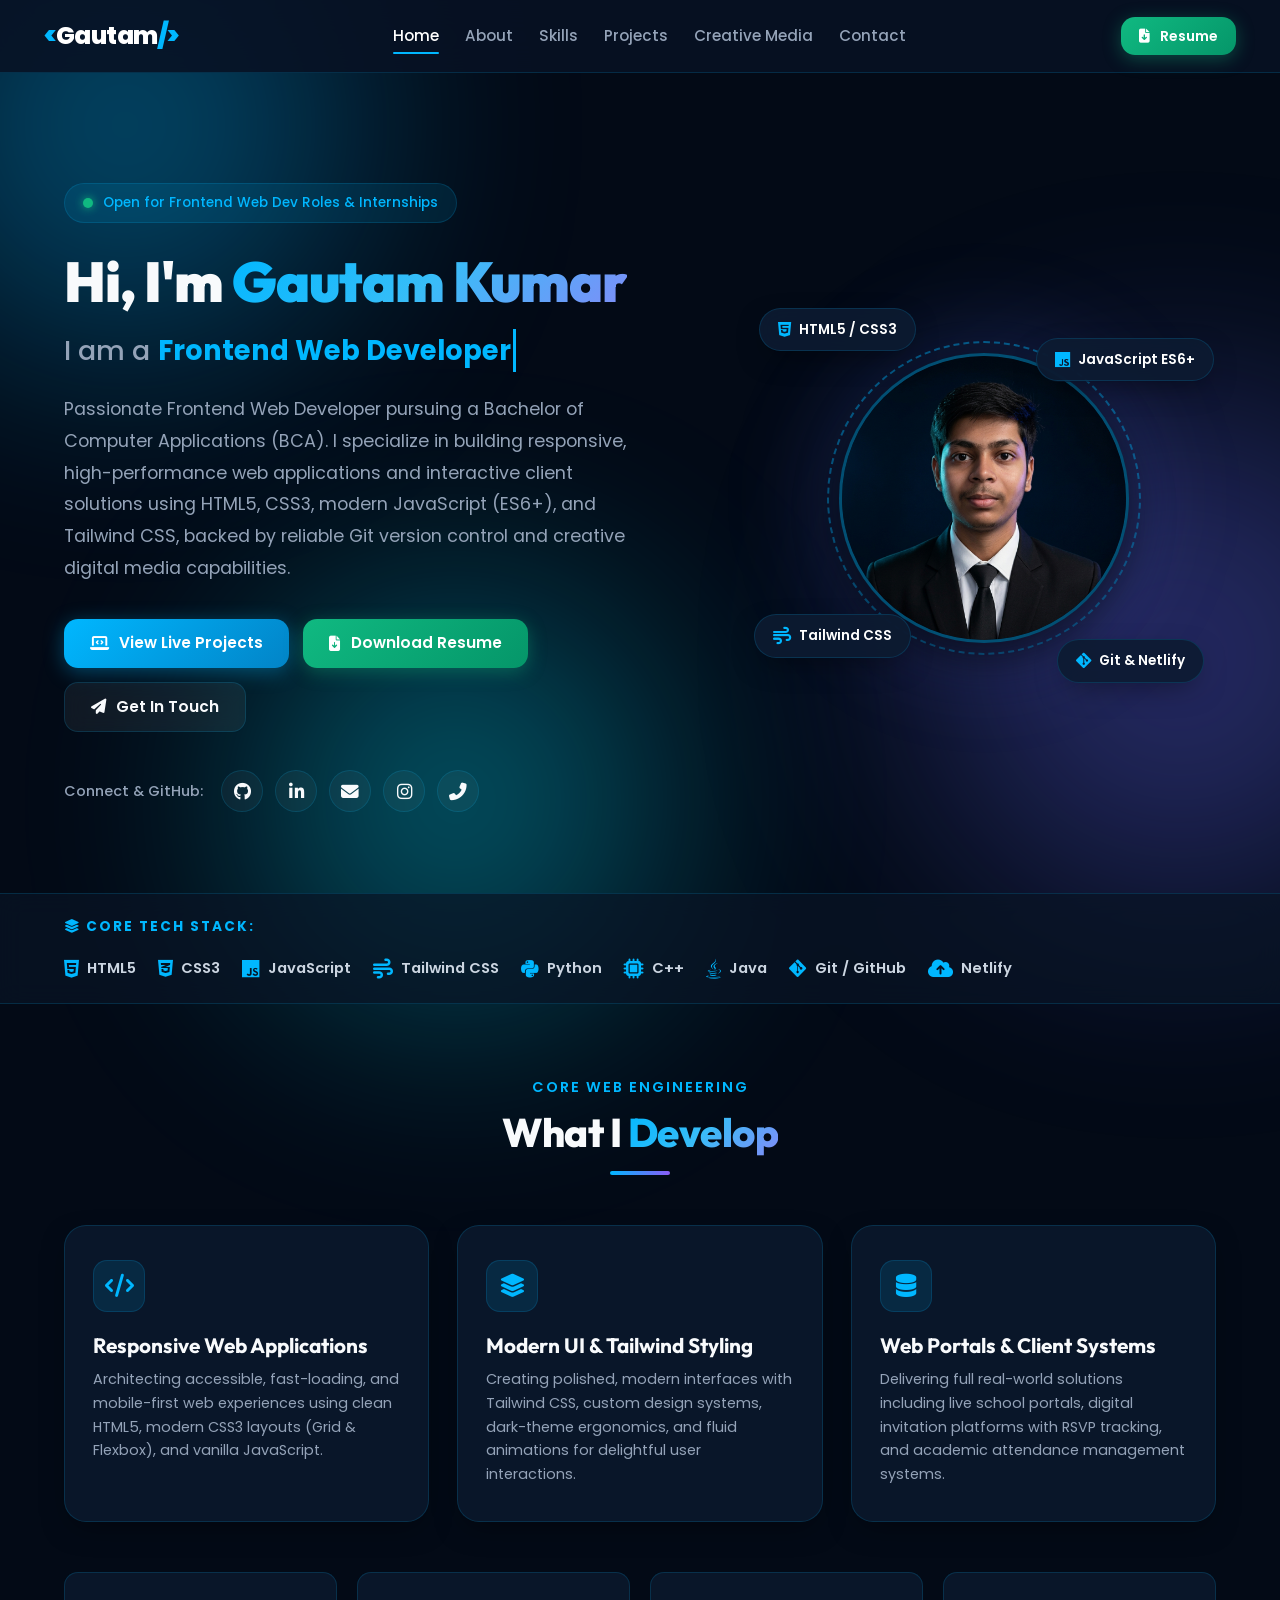
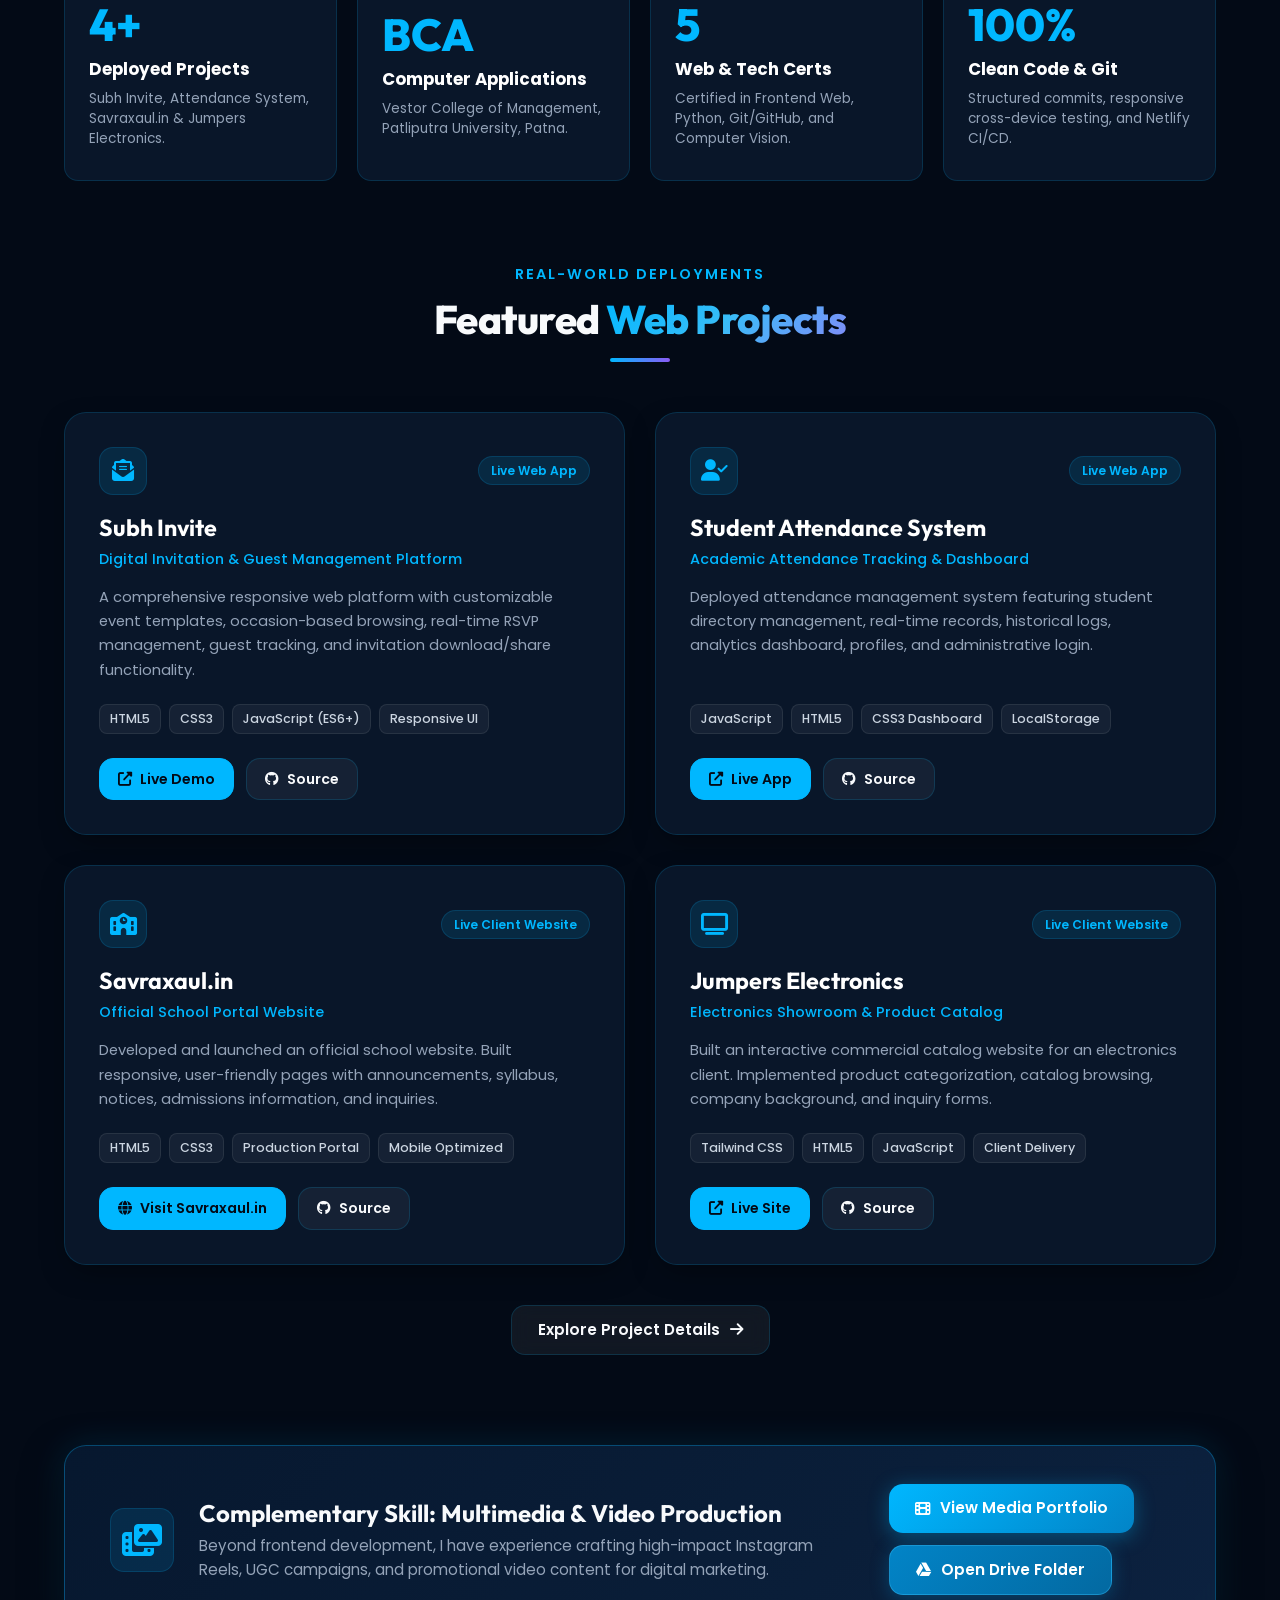
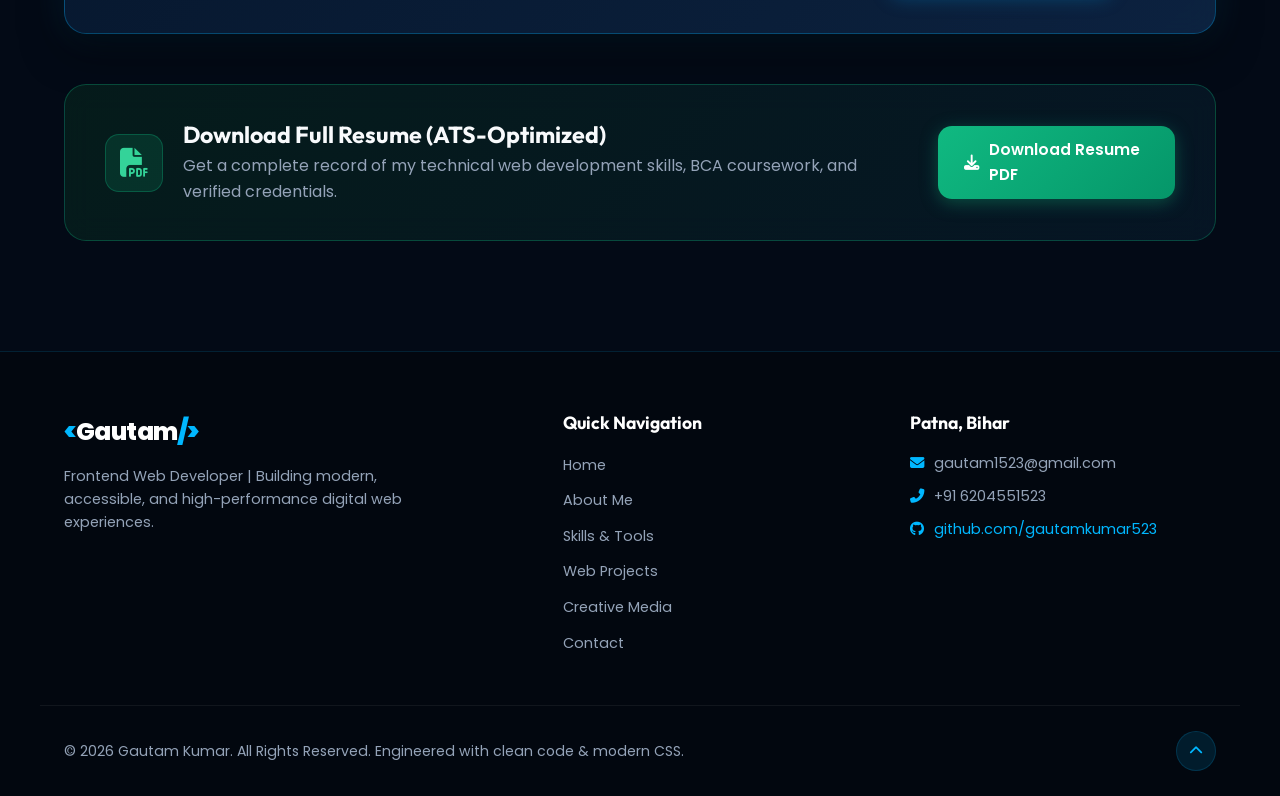
==== index.html @ 28bb9964 "Initial Commit" ====
<!DOCTYPE html>
<html lang="en">

<head>
    <meta charset="UTF-8">
    <meta name="viewport" content="width=device-width, initial-scale=1.0">
    <title>Gautam Kumar | Frontend Web Developer</title>

    <meta name="description" content="Portfolio of Gautam Kumar - Frontend Web Developer & BCA Student. Building modern, responsive, high-performance web applications with HTML5, CSS3, JavaScript, Tailwind CSS, Python, and Git.">
    <meta name="author" content="Gautam Kumar">

    <!-- Google Fonts -->
    <link rel="preconnect" href="https://fonts.googleapis.com">
    <link rel="preconnect" href="https://fonts.gstatic.com" crossorigin>
    <link href="https://fonts.googleapis.com/css2?family=Outfit:wght@300;400;500;600;700;800;900&family=Poppins:wght@300;400;500;600;700&display=swap" rel="stylesheet">

    <!-- Font Awesome Icons -->
    <link rel="stylesheet" href="https://cdnjs.cloudflare.com/ajax/libs/font-awesome/6.5.1/css/all.min.css">

    <!-- Favicon -->
    <link rel="icon" type="image/jpeg" href="assets/profile.jpg">

    <!-- Stylesheet -->
    <link rel="stylesheet" href="style.css">
</head>

<body>
    <!-- Background Glow Blobs -->
    <div class="blob-bg blob-1"></div>
    <div class="blob-bg blob-2"></div>
    <div class="blob-bg blob-3"></div>

    <!-- Navigation Header -->
    <header class="header" id="header">
        <div class="nav-container">
            <a href="index.html" class="logo">
                <span class="logo-tag">&lt;</span>Gautam<span class="logo-tag">/&gt;</span>
            </a>

            <!-- Multipage Desktop Navigation -->
            <nav class="navbar" id="navbar">
                <a href="index.html" class="nav-link active">Home</a>
                <a href="about.html" class="nav-link">About</a>
                <a href="skills.html" class="nav-link">Skills</a>
                <a href="projects.html" class="nav-link">Projects</a>
                <a href="videos.html" class="nav-link">Creative Media</a>
                <a href="contact.html" class="nav-link">Contact</a>
            </nav>

            <div class="nav-actions">
                <a href="assets/Gautam_Kumar_Resume_ATS.pdf" download="Gautam_Kumar_Resume.pdf" class="btn btn-resume nav-resume-btn" title="Download Resume PDF">
                    <i class="fas fa-file-download"></i>
                    <span>Resume</span>
                </a>
                <button class="mobile-toggle" id="mobile-toggle" aria-label="Toggle Navigation Menu">
                    <i class="fas fa-bars"></i>
                </button>
            </div>
        </div>
    </header>

    <main>
        <!-- Hero Section (Web Development Focused) -->
        <section class="hero-section">
            <div class="section-container hero-grid">
                <div class="hero-content">
                    <div class="badge-pill">
                        <span class="pulse-dot"></span> Open for Frontend Web Dev Roles & Internships
                    </div>
                    <h1 class="hero-title">
                        Hi, I'm <span class="highlight-gradient">Gautam Kumar</span>
                    </h1>
                    <div class="typewriter-container">
                        <span class="typewriter-prefix">I am a </span>
                        <span class="typewriter-text" id="typewriter"></span>
                        <span class="cursor">&nbsp;</span>
                    </div>
                    <p class="hero-description">
                        Passionate Frontend Web Developer pursuing a Bachelor of Computer Applications (BCA).
                        I specialize in building responsive, high-performance web applications and interactive client solutions using HTML5, CSS3, modern JavaScript (ES6+), and Tailwind CSS, backed by reliable Git version control and creative digital media capabilities.
                    </p>

                    <div class="hero-cta-group">
                        <a href="projects.html" class="btn btn-primary">
                            <i class="fas fa-laptop-code"></i>
                            <span>View Live Projects</span>
                        </a>
                        <a href="assets/Gautam_Kumar_Resume_ATS.pdf" download="Gautam_Kumar_Resume.pdf" class="btn btn-resume">
                            <i class="fas fa-file-download"></i>
                            <span>Download Resume</span>
                        </a>
                        <a href="contact.html" class="btn btn-secondary">
                            <i class="fas fa-paper-plane"></i>
                            <span>Get In Touch</span>
                        </a>
                    </div>

                    <div class="social-links-container">
                        <span class="social-label">Connect & GitHub:</span>
                        <div class="social-icons">
                            <a href="https://github.com/gautamkumar523" target="_blank" rel="noopener noreferrer" aria-label="GitHub">
                                <i class="fab fa-github"></i>
                            </a>
                            <a href="https://www.linkedin.com/in/gautam-kumar-48a012330" target="_blank" rel="noopener noreferrer" aria-label="LinkedIn">
                                <i class="fab fa-linkedin-in"></i>
                            </a>
                            <a href="mailto:gautam1523@gmail.com" aria-label="Email">
                                <i class="fas fa-envelope"></i>
                            </a>
                            <a href="https://www.instagram.com/kumar_gautam523/" target="_blank" rel="noopener noreferrer" aria-label="Instagram">
                                <i class="fab fa-instagram"></i>
                            </a>
                            <a href="tel:+916204551523" aria-label="Phone">
                                <i class="fas fa-phone-alt"></i>
                            </a>
                        </div>
                    </div>
                </div>

                <div class="hero-visual">
                    <div class="visual-card">
                        <div class="card-glow"></div>
                        <div class="avatar-wrapper">
                            <div class="avatar-ring"></div>
                            <div class="avatar-inner">
                                <img src="assets/profile.jpg" alt="Gautam Kumar - Frontend Web Developer" class="hero-avatar-img">
                            </div>
                        </div>

                        <!-- Developer Tech Badges -->
                        <div class="floating-badge badge-1">
                            <i class="fab fa-html5"></i>
                            <span>HTML5 / CSS3</span>
                        </div>
                        <div class="floating-badge badge-2">
                            <i class="fab fa-js"></i>
                            <span>JavaScript ES6+</span>
                        </div>
                        <div class="floating-badge badge-3">
                            <i class="fas fa-wind"></i>
                            <span>Tailwind CSS</span>
                        </div>
                        <div class="floating-badge badge-4">
                            <i class="fab fa-git-alt"></i>
                            <span>Git & Netlify</span>
                        </div>
                    </div>
                </div>
            </div>
        </section>

        <!-- Tech Stack Ribbon -->
        <div class="tech-stack-strip">
            <div class="section-container tech-stack-container">
                <span class="tech-stack-title"><i class="fas fa-layer-group"></i> Core Tech Stack:</span>
                <div class="tech-stack-items">
                    <div class="tech-stack-item"><i class="fab fa-html5"></i> HTML5</div>
                    <div class="tech-stack-item"><i class="fab fa-css3-alt"></i> CSS3</div>
                    <div class="tech-stack-item"><i class="fab fa-js"></i> JavaScript</div>
                    <div class="tech-stack-item"><i class="fas fa-wind"></i> Tailwind CSS</div>
                    <div class="tech-stack-item"><i class="fab fa-python"></i> Python</div>
                    <div class="tech-stack-item"><i class="fas fa-microchip"></i> C++</div>
                    <div class="tech-stack-item"><i class="fab fa-java"></i> Java</div>
                    <div class="tech-stack-item"><i class="fab fa-git-alt"></i> Git / GitHub</div>
                    <div class="tech-stack-item"><i class="fas fa-cloud-upload-alt"></i> Netlify</div>
                </div>
            </div>
        </div>

        <!-- Developer Expertise & Architecture -->
        <section class="section" style="padding-top: 10px; padding-bottom: 70px;">
            <div class="section-container">
                <div class="section-header">
                    <span class="section-subtitle">Core Web Engineering</span>
                    <h2 class="section-title">What I <span class="highlight-gradient">Develop</span></h2>
                    <div class="title-bar"></div>
                </div>

                <div class="dev-services-grid">
                    <div class="dev-service-card">
                        <div class="service-icon-wrap">
                            <i class="fas fa-code"></i>
                        </div>
                        <h3>Responsive Web Applications</h3>
                        <p>Architecting accessible, fast-loading, and mobile-first web experiences using clean HTML5, modern CSS3 layouts (Grid & Flexbox), and vanilla JavaScript.</p>
                    </div>

                    <div class="dev-service-card">
                        <div class="service-icon-wrap">
                            <i class="fas fa-layer-group"></i>
                        </div>
                        <h3>Modern UI & Tailwind Styling</h3>
                        <p>Creating polished, modern interfaces with Tailwind CSS, custom design systems, dark-theme ergonomics, and fluid animations for delightful user interactions.</p>
                    </div>

                    <div class="dev-service-card">
                        <div class="service-icon-wrap">
                            <i class="fas fa-database"></i>
                        </div>
                        <h3>Web Portals & Client Systems</h3>
                        <p>Delivering full real-world solutions including live school portals, digital invitation platforms with RSVP tracking, and academic attendance management systems.</p>
                    </div>
                </div>

                <!-- Developer Stats -->
                <div class="about-stats-grid" style="grid-template-columns: repeat(4, 1fr);">
                    <div class="stat-card">
                        <div class="stat-number">4+</div>
                        <div class="stat-title">Deployed Projects</div>
                        <p class="stat-desc">Subh Invite, Attendance System, Savraxaul.in & Jumpers Electronics.</p>
                    </div>
                    <div class="stat-card">
                        <div class="stat-number">BCA</div>
                        <div class="stat-title">Computer Applications</div>
                        <p class="stat-desc">Vestor College of Management, Patliputra University, Patna.</p>
                    </div>
                    <div class="stat-card">
                        <div class="stat-number">5</div>
                        <div class="stat-title">Web & Tech Certs</div>
                        <p class="stat-desc">Certified in Frontend Web, Python, Git/GitHub, and Computer Vision.</p>
                    </div>
                    <div class="stat-card">
                        <div class="stat-number">100%</div>
                        <div class="stat-title">Clean Code & Git</div>
                        <p class="stat-desc">Structured commits, responsive cross-device testing, and Netlify CI/CD.</p>
                    </div>
                </div>
            </div>
        </section>

        <!-- Live Projects Showcase (All 4 Projects Featured) -->
        <section class="section" style="padding-top: 10px; padding-bottom: 90px;">
            <div class="section-container">
                <div class="section-header">
                    <span class="section-subtitle">Real-World Deployments</span>
                    <h2 class="section-title">Featured <span class="highlight-gradient">Web Projects</span></h2>
                    <div class="title-bar"></div>
                </div>

                <div class="projects-grid">
                    <!-- Project 1: Subh Invite -->
                    <div class="project-card">
                        <div class="project-header">
                            <div class="project-icon-wrap">
                                <i class="fas fa-envelope-open-text"></i>
                            </div>
                            <div class="project-badge">Live Web App</div>
                        </div>
                        <h3 class="project-title">Subh Invite</h3>
                        <p class="project-subtitle">Digital Invitation & Guest Management Platform</p>
                        <p class="project-desc">
                            A comprehensive responsive web platform with customizable event templates, occasion-based browsing, real-time RSVP management, guest tracking, and invitation download/share functionality.
                        </p>
                        <div class="project-tech-tags">
                            <span>HTML5</span>
                            <span>CSS3</span>
                            <span>JavaScript (ES6+)</span>
                            <span>Responsive UI</span>
                        </div>
                        <div class="project-links">
                            <a href="https://subhinvite.netlify.app/" target="_blank" rel="noopener noreferrer" class="proj-btn proj-btn-primary">
                                <i class="fas fa-external-link-alt"></i> Live Demo
                            </a>
                            <a href="https://github.com/gautamkumar523" target="_blank" rel="noopener noreferrer" class="proj-btn">
                                <i class="fab fa-github"></i> Source
                            </a>
                        </div>
                    </div>

                    <!-- Project 2: Student Attendance System -->
                    <div class="project-card">
                        <div class="project-header">
                            <div class="project-icon-wrap">
                                <i class="fas fa-user-check"></i>
                            </div>
                            <div class="project-badge">Live Web App</div>
                        </div>
                        <h3 class="project-title">Student Attendance System</h3>
                        <p class="project-subtitle">Academic Attendance Tracking & Dashboard</p>
                        <p class="project-desc">
                            Deployed attendance management system featuring student directory management, real-time records, historical logs, analytics dashboard, profiles, and administrative login.
                        </p>
                        <div class="project-tech-tags">
                            <span>JavaScript</span>
                            <span>HTML5</span>
                            <span>CSS3 Dashboard</span>
                            <span>LocalStorage</span>
                        </div>
                        <div class="project-links">
                            <a href="https://stuattendancesys.netlify.app/" target="_blank" rel="noopener noreferrer" class="proj-btn proj-btn-primary">
                                <i class="fas fa-external-link-alt"></i> Live App
                            </a>
                            <a href="https://github.com/gautamkumar523" target="_blank" rel="noopener noreferrer" class="proj-btn">
                                <i class="fab fa-github"></i> Source
                            </a>
                        </div>
                    </div>

                    <!-- Project 3: Savraxaul.in -->
                    <div class="project-card">
                        <div class="project-header">
                            <div class="project-icon-wrap">
                                <i class="fas fa-school"></i>
                            </div>
                            <div class="project-badge">Live Client Website</div>
                        </div>
                        <h3 class="project-title">Savraxaul.in</h3>
                        <p class="project-subtitle">Official School Portal Website</p>
                        <p class="project-desc">
                            Developed and launched an official school website. Built responsive, user-friendly pages with announcements, syllabus, notices, admissions information, and inquiries.
                        </p>
                        <div class="project-tech-tags">
                            <span>HTML5</span>
                            <span>CSS3</span>
                            <span>Production Portal</span>
                            <span>Mobile Optimized</span>
                        </div>
                        <div class="project-links">
                            <a href="https://savraxaul.in" target="_blank" rel="noopener noreferrer" class="proj-btn proj-btn-primary">
                                <i class="fas fa-globe"></i> Visit Savraxaul.in
                            </a>
                            <a href="https://github.com/gautamkumar523" target="_blank" rel="noopener noreferrer" class="proj-btn">
                                <i class="fab fa-github"></i> Source
                            </a>
                        </div>
                    </div>

                    <!-- Project 4: Jumpers Electronics -->
                    <div class="project-card">
                        <div class="project-header">
                            <div class="project-icon-wrap">
                                <i class="fas fa-tv"></i>
                            </div>
                            <div class="project-badge">Live Client Website</div>
                        </div>
                        <h3 class="project-title">Jumpers Electronics</h3>
                        <p class="project-subtitle">Electronics Showroom & Product Catalog</p>
                        <p class="project-desc">
                            Built an interactive commercial catalog website for an electronics client. Implemented product categorization, catalog browsing, company background, and inquiry forms.
                        </p>
                        <div class="project-tech-tags">
                            <span>Tailwind CSS</span>
                            <span>HTML5</span>
                            <span>JavaScript</span>
                            <span>Client Delivery</span>
                        </div>
                        <div class="project-links">
                            <a href="https://jumperselectronics.netlify.app/" target="_blank" rel="noopener noreferrer" class="proj-btn proj-btn-primary">
                                <i class="fas fa-external-link-alt"></i> Live Site
                            </a>
                            <a href="https://github.com/gautamkumar523" target="_blank" rel="noopener noreferrer" class="proj-btn">
                                <i class="fab fa-github"></i> Source
                            </a>
                        </div>
                    </div>
                </div>

                <div style="text-align: center; margin-top: 40px;">
                    <a href="projects.html" class="btn btn-secondary">
                        <span>Explore Project Details</span>
                        <i class="fas fa-arrow-right"></i>
                    </a>
                </div>
            </div>
        </section>

        <!-- Complementary Creative Media & Video Banner -->
        <section class="section" style="padding-top: 0; padding-bottom: 70px;">
            <div class="section-container">
                <div class="drive-banner">
                    <div class="drive-banner-content">
                        <div class="drive-banner-icon">
                            <i class="fas fa-photo-video"></i>
                        </div>
                        <div class="drive-banner-text">
                            <h3>Complementary Skill: Multimedia & Video Production</h3>
                            <p>Beyond frontend development, I have experience crafting high-impact Instagram Reels, UGC campaigns, and promotional video content for digital marketing.</p>
                        </div>
                    </div>
                    <div style="display: flex; gap: 12px; flex-wrap: wrap;">
                        <a href="videos.html" class="btn btn-primary">
                            <i class="fas fa-film"></i>
                            <span>View Media Portfolio</span>
                        </a>
                        <a href="https://drive.google.com/drive/folders/1fnpWVgMKxnuVFxJ9UNjNmd7rNu_-6KGL?usp=drive_link" target="_blank" rel="noopener noreferrer" class="btn btn-drive">
                            <i class="fab fa-google-drive"></i>
                            <span>Open Drive Folder</span>
                        </a>
                    </div>
                </div>

                <!-- Resume Download Section Banner -->
                <div class="resume-download-banner">
                    <div class="resume-banner-content">
                        <div class="resume-banner-icon">
                            <i class="fas fa-file-pdf"></i>
                        </div>
                        <div>
                            <h3 style="font-size: 1.45rem; font-weight: 700; margin-bottom: 4px;">Download Full Resume (ATS-Optimized)</h3>
                            <p>Get a complete record of my technical web development skills, BCA coursework, and verified credentials.</p>
                        </div>
                    </div>
                    <a href="assets/Gautam_Kumar_Resume_ATS.pdf" download="Gautam_Kumar_Resume.pdf" class="btn btn-resume">
                        <i class="fas fa-download"></i>
                        <span>Download Resume PDF</span>
                    </a>
                </div>
            </div>
        </section>
    </main>

    <!-- Footer -->
    <footer class="footer">
        <div class="section-container footer-content">
            <div class="footer-logo">
                <a href="index.html" class="logo">
                    <span class="logo-tag">&lt;</span>Gautam<span class="logo-tag">/&gt;</span>
                </a>
                <p>Frontend Web Developer | Building modern, accessible, and high-performance digital web experiences.</p>
            </div>

            <div class="footer-links">
                <h4>Quick Navigation</h4>
                <ul>
                    <li><a href="index.html">Home</a></li>
                    <li><a href="about.html">About Me</a></li>
                    <li><a href="skills.html">Skills & Tools</a></li>
                    <li><a href="projects.html">Web Projects</a></li>
                    <li><a href="videos.html">Creative Media</a></li>
                    <li><a href="contact.html">Contact</a></li>
                </ul>
            </div>

            <div class="footer-contact">
                <h4>Patna, Bihar</h4>
                <p><i class="fas fa-envelope"></i> gautam1523@gmail.com</p>
                <p><i class="fas fa-phone-alt"></i> +91 6204551523</p>
                <p><i class="fab fa-github"></i> <a href="https://github.com/gautamkumar523" target="_blank" rel="noopener noreferrer" style="color: var(--primary);">github.com/gautamkumar523</a></p>
            </div>
        </div>

        <div class="footer-bottom">
            <p>&copy; 2026 Gautam Kumar. All Rights Reserved. Engineered with clean code & modern CSS.</p>
            <a href="index.html" class="back-to-top" aria-label="Back to Top">
                <i class="fas fa-chevron-up"></i>
            </a>
        </div>
    </footer>

    <!-- JavaScript -->
    <script src="script.js"></script>
</body>

</html>
---- style.css ----
/* ==========================================================
   GAUTAM KUMAR - MULTIPAGE PORTFOLIO STYLESHEET
   Theme: High-Tech Dark Neon (Deep Navy & Electric Cyan)
   ========================================================== */

:root {
    --bg-main: #030a16;
    --bg-secondary: #071224;
    --bg-card: rgba(13, 27, 49, 0.75);
    --bg-card-hover: rgba(18, 36, 64, 0.92);
    --bg-glass: rgba(7, 18, 36, 0.88);

    --primary: #00b7ff;
    --primary-glow: rgba(0, 183, 255, 0.45);
    --primary-light: #56d0ff;
    --primary-dark: #0088cc;
    --accent-purple: #8b5cf6;
    --accent-emerald: #10b981;
    --accent-gold: #f59e0b;
    --drive-color: #34a853;

    --text-main: #f8fafc;
    --text-muted: #94a3b8;
    --text-dark: #64748b;

    --border-color: rgba(0, 183, 255, 0.16);
    --border-hover: rgba(0, 183, 255, 0.5);

    --radius-sm: 8px;
    --radius-md: 14px;
    --radius-lg: 22px;
    --radius-full: 9999px;

    --font-heading: 'Outfit', sans-serif;
    --font-body: 'Poppins', sans-serif;

    --transition: all 0.3s cubic-bezier(0.4, 0, 0.2, 1);
    --shadow-card: 0 10px 30px -10px rgba(0, 0, 0, 0.5);
    --shadow-glow: 0 0 30px rgba(0, 183, 255, 0.2);
}

/* Global Reset */
*, *::before, *::after {
    margin: 0;
    padding: 0;
    box-sizing: border-box;
}

html {
    scroll-behavior: smooth;
    font-size: 16px;
}

body {
    background-color: var(--bg-main);
    color: var(--text-main);
    font-family: var(--font-body);
    line-height: 1.6;
    overflow-x: hidden;
    position: relative;
    min-height: 100vh;
    display: flex;
    flex-direction: column;
}

main {
    flex-grow: 1;
}

/* Background Glowing Ambient Blobs */
.blob-bg {
    position: fixed;
    border-radius: 50%;
    filter: blur(120px);
    z-index: -1;
    pointer-events: none;
    opacity: 0.35;
    animation: blobFloat 16s ease-in-out infinite alternate;
}

.blob-1 {
    width: 450px;
    height: 450px;
    background: #00b7ff;
    top: -100px;
    left: -100px;
}

.blob-2 {
    width: 500px;
    height: 500px;
    background: #6366f1;
    top: 45%;
    right: -150px;
    animation-delay: -5s;
}

.blob-3 {
    width: 400px;
    height: 400px;
    background: #00e5ff;
    bottom: -100px;
    left: 20%;
    animation-delay: -10s;
}

@keyframes blobFloat {
    0% { transform: translate(0, 0) scale(1); }
    100% { transform: translate(40px, 50px) scale(1.1); }
}

/* Typography & Utilities */
h1, h2, h3, h4, h5, h6 {
    font-family: var(--font-heading);
    color: var(--text-main);
    line-height: 1.25;
}

p {
    color: var(--text-muted);
}

a {
    color: inherit;
    text-decoration: none;
    transition: var(--transition);
}

.highlight-gradient {
    background: linear-gradient(135deg, #00b7ff 0%, #38bdf8 50%, #818cf8 100%);
    -webkit-background-clip: text;
    -webkit-text-fill-color: transparent;
    display: inline-block;
}

.section-container {
    max-width: 1200px;
    margin: 0 auto;
    padding: 0 24px;
    width: 100%;
}

.section {
    padding: 90px 0;
    position: relative;
}

.section-header {
    text-align: center;
    margin-bottom: 50px;
}

.section-subtitle {
    display: inline-block;
    color: var(--primary);
    font-size: 0.9rem;
    font-weight: 600;
    text-transform: uppercase;
    letter-spacing: 2px;
    margin-bottom: 8px;
}

.section-title {
    font-size: 2.5rem;
    font-weight: 800;
    letter-spacing: -0.5px;
}

.title-bar {
    width: 60px;
    height: 4px;
    background: linear-gradient(90deg, var(--primary), var(--accent-purple));
    margin: 14px auto 0;
    border-radius: 4px;
}

/* Subpage Hero / Banner Header */
.page-header {
    padding: 130px 0 60px;
    background: linear-gradient(180deg, rgba(0, 183, 255, 0.08) 0%, transparent 100%);
    border-bottom: 1px solid rgba(0, 183, 255, 0.1);
    text-align: center;
    position: relative;
}

.page-header .page-tag {
    display: inline-flex;
    align-items: center;
    gap: 8px;
    background: rgba(0, 183, 255, 0.12);
    border: 1px solid var(--border-color);
    padding: 6px 16px;
    border-radius: var(--radius-full);
    color: var(--primary);
    font-size: 0.85rem;
    font-weight: 600;
    margin-bottom: 16px;
}

.page-header h1 {
    font-size: 3rem;
    font-weight: 800;
    letter-spacing: -1px;
    margin-bottom: 12px;
}

.page-header p {
    font-size: 1.1rem;
    max-width: 650px;
    margin: 0 auto;
}

/* Buttons */
.btn {
    display: inline-flex;
    align-items: center;
    justify-content: center;
    gap: 10px;
    padding: 12px 26px;
    border-radius: var(--radius-md);
    font-size: 0.96rem;
    font-weight: 600;
    cursor: pointer;
    border: none;
    transition: var(--transition);
}

.btn-primary {
    background: linear-gradient(135deg, #00b7ff 0%, #0284c7 100%);
    color: #ffffff;
    box-shadow: 0 4px 20px rgba(0, 183, 255, 0.35);
}

.btn-primary:hover {
    transform: translateY(-3px);
    box-shadow: 0 8px 25px rgba(0, 183, 255, 0.55);
    background: linear-gradient(135deg, #38bdf8 0%, #00b7ff 100%);
    color: #ffffff;
}

.btn-secondary {
    background: rgba(255, 255, 255, 0.06);
    color: var(--text-main);
    border: 1px solid var(--border-color);
    backdrop-filter: blur(10px);
}

.btn-secondary:hover {
    background: rgba(0, 183, 255, 0.12);
    border-color: var(--primary);
    color: var(--primary);
    transform: translateY(-3px);
}

.btn-outline {
    background: transparent;
    border: 1.5px solid var(--primary);
    color: var(--primary);
}

.btn-outline:hover {
    background: var(--primary);
    color: #030a16;
    box-shadow: 0 0 20px rgba(0, 183, 255, 0.4);
}

.btn-resume {
    background: linear-gradient(135deg, #10b981 0%, #059669 100%);
    color: #ffffff;
    box-shadow: 0 4px 18px rgba(16, 185, 129, 0.35);
}

.btn-resume:hover {
    background: linear-gradient(135deg, #34d399 0%, #10b981 100%);
    transform: translateY(-3px);
    box-shadow: 0 8px 24px rgba(16, 185, 129, 0.55);
    color: #ffffff;
}

.btn-drive {
    background: linear-gradient(135deg, #0284c7 0%, #0369a1 100%);
    color: #ffffff;
    border: 1px solid rgba(56, 189, 248, 0.4);
    box-shadow: 0 4px 18px rgba(2, 132, 199, 0.35);
}

.btn-drive:hover {
    background: linear-gradient(135deg, #38bdf8 0%, #0284c7 100%);
    transform: translateY(-3px);
    box-shadow: 0 8px 25px rgba(2, 132, 199, 0.55);
    color: #ffffff;
}

/* ==========================================================
   HEADER & NAVIGATION
   ========================================================== */
.header {
    position: sticky;
    top: 0;
    width: 100%;
    z-index: 1000;
    background: var(--bg-glass);
    backdrop-filter: blur(16px);
    -webkit-backdrop-filter: blur(16px);
    border-bottom: 1px solid var(--border-color);
    transition: var(--transition);
}

.header.scrolled {
    background: rgba(4, 12, 26, 0.96);
    box-shadow: 0 10px 30px rgba(0, 0, 0, 0.4);
}

.nav-container {
    max-width: 1240px;
    margin: 0 auto;
    padding: 16px 24px;
    display: flex;
    align-items: center;
    justify-content: space-between;
}

.logo {
    font-size: 1.55rem;
    font-weight: 800;
    color: #ffffff;
    letter-spacing: -0.5px;
    display: flex;
    align-items: center;
}

.logo-tag {
    color: var(--primary);
    font-weight: 900;
}

.navbar {
    display: flex;
    align-items: center;
    gap: 26px;
}

.nav-link {
    color: var(--text-muted);
    font-size: 0.95rem;
    font-weight: 500;
    position: relative;
    padding: 6px 0;
}

.nav-link::after {
    content: '';
    position: absolute;
    bottom: 0;
    left: 0;
    width: 0;
    height: 2px;
    background: var(--primary);
    transition: width 0.3s ease;
    border-radius: 2px;
}

.nav-link:hover,
.nav-link.active {
    color: #ffffff;
}

.nav-link.active::after,
.nav-link:hover::after {
    width: 100%;
}

.nav-actions {
    display: flex;
    align-items: center;
    gap: 14px;
}

.nav-resume-btn {
    padding: 8px 18px;
    font-size: 0.88rem;
}

.mobile-toggle {
    display: none;
    background: none;
    border: none;
    color: var(--text-main);
    font-size: 1.4rem;
    cursor: pointer;
    padding: 6px;
}

/* ==========================================================
   HERO SECTION (HOME)
   ========================================================== */
.hero-section {
    padding: 110px 0 80px;
    min-height: calc(100vh - 80px);
    display: flex;
    align-items: center;
}

.hero-grid {
    display: grid;
    grid-template-columns: 1.15fr 0.85fr;
    gap: 60px;
    align-items: center;
}

.badge-pill {
    display: inline-flex;
    align-items: center;
    gap: 10px;
    padding: 8px 18px;
    background: rgba(0, 183, 255, 0.1);
    border: 1px solid var(--border-color);
    border-radius: var(--radius-full);
    color: var(--primary);
    font-size: 0.85rem;
    font-weight: 500;
    margin-bottom: 24px;
}

.pulse-dot {
    width: 10px;
    height: 10px;
    background-color: var(--accent-emerald);
    border-radius: 50%;
    box-shadow: 0 0 10px var(--accent-emerald);
    animation: pulse 1.8s infinite;
}

@keyframes pulse {
    0% { transform: scale(0.95); box-shadow: 0 0 0 0 rgba(16, 185, 129, 0.7); }
    70% { transform: scale(1); box-shadow: 0 0 0 8px rgba(16, 185, 129, 0); }
    100% { transform: scale(0.95); box-shadow: 0 0 0 0 rgba(16, 185, 129, 0); }
}

.hero-title {
    font-size: 3.5rem;
    font-weight: 900;
    letter-spacing: -1px;
    margin-bottom: 12px;
}

.typewriter-container {
    font-size: 1.7rem;
    font-weight: 700;
    color: var(--text-main);
    margin-bottom: 22px;
    min-height: 2.2rem;
    display: flex;
    align-items: center;
}

.typewriter-prefix {
    color: var(--text-muted);
    font-weight: 500;
    margin-right: 8px;
}

.typewriter-text {
    color: var(--primary);
}

.cursor {
    display: inline-block;
    width: 3px;
    background-color: var(--primary);
    animation: blink 0.8s infinite;
    margin-left: 2px;
}

@keyframes blink {
    0%, 100% { opacity: 1; }
    50% { opacity: 0; }
}

.hero-description {
    font-size: 1.1rem;
    line-height: 1.8;
    color: var(--text-muted);
    margin-bottom: 35px;
    max-width: 580px;
}

.hero-cta-group {
    display: flex;
    gap: 14px;
    flex-wrap: wrap;
    margin-bottom: 38px;
}

.social-links-container {
    display: flex;
    align-items: center;
    gap: 18px;
    flex-wrap: wrap;
}

.social-label {
    font-size: 0.9rem;
    color: var(--text-muted);
    font-weight: 500;
}

.social-icons {
    display: flex;
    gap: 12px;
}

.social-icons a {
    width: 42px;
    height: 42px;
    border-radius: 50%;
    background: rgba(255, 255, 255, 0.04);
    border: 1px solid var(--border-color);
    display: flex;
    align-items: center;
    justify-content: center;
    color: var(--text-main);
    font-size: 1.1rem;
    transition: var(--transition);
}

.social-icons a:hover {
    background: var(--primary);
    border-color: var(--primary);
    color: #030a16;
    transform: translateY(-4px);
    box-shadow: 0 8px 20px var(--primary-glow);
}

/* Hero Visual / Avatar Card */
.hero-visual {
    display: flex;
    justify-content: center;
    position: relative;
}

.visual-card {
    position: relative;
    width: 100%;
    max-width: 420px;
    height: 420px;
    display: flex;
    align-items: center;
    justify-content: center;
}

.card-glow {
    position: absolute;
    inset: 10px;
    background: radial-gradient(circle, rgba(0, 183, 255, 0.25) 0%, rgba(99, 102, 241, 0.15) 50%, transparent 70%);
    filter: blur(40px);
    z-index: 1;
}

.avatar-wrapper {
    position: relative;
    width: 290px;
    height: 290px;
    border-radius: 50%;
    display: flex;
    align-items: center;
    justify-content: center;
    z-index: 2;
}

.avatar-ring {
    position: absolute;
    inset: -12px;
    border-radius: 50%;
    border: 2px dashed rgba(0, 183, 255, 0.45);
    animation: rotateRing 25s linear infinite;
}

@keyframes rotateRing {
    from { transform: rotate(0deg); }
    to { transform: rotate(360deg); }
}

.avatar-inner {
    width: 100%;
    height: 100%;
    border-radius: 50%;
    background: #030a16;
    border: 3px solid rgba(0, 183, 255, 0.4);
    display: flex;
    align-items: center;
    justify-content: center;
    box-shadow: 0 15px 40px rgba(0, 0, 0, 0.6), inset 0 0 30px rgba(0, 183, 255, 0.2);
    position: relative;
    overflow: hidden;
}

.hero-avatar-img {
    width: 100%;
    height: 100%;
    object-fit: cover;
    object-position: center top;
    display: block;
    transition: transform 0.45s ease;
    border-radius: 50%;
}

.avatar-wrapper:hover .hero-avatar-img {
    transform: scale(1.06);
}

.avatar-code-icon {
    font-size: 2rem;
    color: var(--primary);
    margin-bottom: 6px;
    opacity: 0.8;
}

.avatar-initials {
    font-size: 3.8rem;
    font-weight: 900;
    letter-spacing: -2px;
    background: linear-gradient(135deg, #ffffff 0%, #38bdf8 60%, #00b7ff 100%);
    -webkit-background-clip: text;
    -webkit-text-fill-color: transparent;
    line-height: 1;
}

.avatar-role {
    font-size: 0.85rem;
    text-transform: uppercase;
    letter-spacing: 2px;
    color: var(--text-muted);
    margin-top: 6px;
    font-weight: 600;
}

/* About Page Hero Grid & Image Card */
.about-hero-grid {
    display: grid;
    grid-template-columns: 0.8fr 1.2fr;
    gap: 35px;
    align-items: stretch;
    margin-bottom: 35px;
}

.about-image-card {
    background: var(--bg-card);
    border: 1px solid var(--border-color);
    border-radius: var(--radius-lg);
    padding: 35px 25px;
    backdrop-filter: blur(16px);
    box-shadow: var(--shadow-card);
    display: flex;
    flex-direction: column;
    align-items: center;
    justify-content: center;
    text-align: center;
    position: relative;
    overflow: hidden;
    transition: var(--transition);
}

.about-image-card:hover {
    border-color: var(--border-hover);
    box-shadow: var(--shadow-glow);
    transform: translateY(-4px);
}

.about-img-frame {
    position: relative;
    width: 220px;
    height: 220px;
    border-radius: 50%;
    margin-bottom: 22px;
    padding: 5px;
    background: linear-gradient(135deg, var(--primary), var(--accent-purple));
    box-shadow: 0 0 30px rgba(0, 183, 255, 0.35);
}

.about-profile-img {
    width: 100%;
    height: 100%;
    border-radius: 50%;
    object-fit: cover;
    object-position: center top;
    display: block;
    background: #030a16;
}

.about-image-meta h4 {
    font-size: 1.5rem;
    font-weight: 800;
    color: #ffffff;
    margin-bottom: 6px;
}

.about-image-meta .role-badge {
    color: var(--primary);
    font-size: 0.92rem;
    font-weight: 600;
    margin-bottom: 12px;
}

.about-image-meta .location-badge {
    display: inline-flex;
    align-items: center;
    gap: 6px;
    font-size: 0.82rem;
    color: var(--text-muted);
    background: rgba(255, 255, 255, 0.05);
    padding: 5px 14px;
    border-radius: var(--radius-full);
    border: 1px solid rgba(255, 255, 255, 0.08);
    margin-bottom: 20px;
}

/* Floating Tech Badges */
.floating-badge {
    position: absolute;
    display: flex;
    align-items: center;
    gap: 8px;
    background: rgba(13, 27, 49, 0.9);
    border: 1px solid var(--border-color);
    padding: 10px 18px;
    border-radius: var(--radius-full);
    backdrop-filter: blur(12px);
    box-shadow: var(--shadow-card);
    font-size: 0.85rem;
    font-weight: 600;
    color: #ffffff;
    z-index: 5;
    animation: floatAnim 4s ease-in-out infinite alternate;
}

.floating-badge i {
    font-size: 1.1rem;
    color: var(--primary);
}

.badge-1 { top: 20px; left: -15px; animation-delay: 0s; }
.badge-2 { top: 50px; right: -20px; animation-delay: -1.5s; }
.badge-3 { bottom: 50px; left: -20px; animation-delay: -2.5s; }
.badge-4 { bottom: 25px; right: -10px; animation-delay: -3.5s; }

@keyframes floatAnim {
    0% { transform: translateY(0); }
    100% { transform: translateY(-12px); }
}

/* ==========================================================
   PROMO & CALL-TO-ACTION BANNERS
   ========================================================== */
.drive-banner {
    background: linear-gradient(135deg, rgba(7, 25, 48, 0.95), rgba(13, 37, 68, 0.9));
    border: 1.5px solid rgba(0, 183, 255, 0.3);
    border-radius: var(--radius-lg);
    padding: 38px 45px;
    box-shadow: 0 15px 40px rgba(0, 0, 0, 0.5), 0 0 35px rgba(0, 183, 255, 0.15);
    display: flex;
    align-items: center;
    justify-content: space-between;
    gap: 30px;
    margin-bottom: 50px;
    backdrop-filter: blur(16px);
}

.drive-banner-content {
    display: flex;
    align-items: center;
    gap: 25px;
}

.drive-banner-icon {
    width: 64px;
    height: 64px;
    border-radius: var(--radius-md);
    background: rgba(0, 183, 255, 0.12);
    border: 1px solid var(--border-color);
    display: flex;
    align-items: center;
    justify-content: center;
    color: var(--primary);
    font-size: 2rem;
    flex-shrink: 0;
}

.drive-banner-text h3 {
    font-size: 1.5rem;
    font-weight: 700;
    margin-bottom: 6px;
}

.drive-banner-text p {
    font-size: 0.95rem;
    color: var(--text-muted);
}

.resume-download-banner {
    background: linear-gradient(135deg, rgba(6, 32, 28, 0.8), rgba(7, 24, 40, 0.8));
    border: 1.5px solid rgba(16, 185, 129, 0.3);
    border-radius: var(--radius-lg);
    padding: 35px 40px;
    display: flex;
    align-items: center;
    justify-content: space-between;
    gap: 25px;
    margin: 40px 0;
    backdrop-filter: blur(14px);
}

.resume-banner-content {
    display: flex;
    align-items: center;
    gap: 20px;
}

.resume-banner-icon {
    width: 58px;
    height: 58px;
    border-radius: var(--radius-md);
    background: rgba(16, 185, 129, 0.15);
    border: 1px solid rgba(16, 185, 129, 0.3);
    display: flex;
    align-items: center;
    justify-content: center;
    color: #34d399;
    font-size: 1.8rem;
    flex-shrink: 0;
}

/* ==========================================================
   ABOUT & EDUCATION SECTION
   ========================================================== */
.about-grid {
    display: grid;
    grid-template-columns: 1fr 1fr;
    gap: 35px;
    align-items: stretch;
}

.about-card {
    background: var(--bg-card);
    border: 1px solid var(--border-color);
    border-radius: var(--radius-lg);
    padding: 40px;
    backdrop-filter: blur(16px);
    box-shadow: var(--shadow-card);
    transition: var(--transition);
}

.about-card:hover {
    border-color: var(--border-hover);
    transform: translateY(-4px);
    box-shadow: var(--shadow-glow);
}

.card-icon-box {
    width: 52px;
    height: 52px;
    background: rgba(0, 183, 255, 0.12);
    border: 1px solid var(--border-color);
    border-radius: var(--radius-md);
    display: flex;
    align-items: center;
    justify-content: center;
    color: var(--primary);
    font-size: 1.5rem;
    margin-bottom: 22px;
}

.intro-card h3 {
    font-size: 1.6rem;
    margin-bottom: 18px;
}

.intro-card p {
    margin-bottom: 16px;
    font-size: 1rem;
    line-height: 1.7;
}

.intro-card strong {
    color: #ffffff;
}

.info-meta-list {
    margin-top: 28px;
    display: grid;
    grid-template-columns: 1fr 1fr;
    gap: 16px;
    padding-top: 20px;
    border-top: 1px solid rgba(255, 255, 255, 0.08);
}

.info-meta-item {
    display: flex;
    align-items: flex-start;
    gap: 10px;
    font-size: 0.9rem;
    color: var(--text-muted);
}

.info-meta-item i {
    color: var(--primary);
    margin-top: 4px;
}

.info-meta-item strong {
    color: #ffffff;
}

.about-stats-grid {
    display: grid;
    grid-template-columns: 1fr 1fr;
    gap: 20px;
}

.stat-card {
    background: var(--bg-card);
    border: 1px solid var(--border-color);
    border-radius: var(--radius-md);
    padding: 30px 24px;
    display: flex;
    flex-direction: column;
    justify-content: center;
    backdrop-filter: blur(12px);
    transition: var(--transition);
}

.stat-card:hover {
    border-color: var(--border-hover);
    transform: translateY(-4px);
    box-shadow: 0 10px 25px rgba(0, 183, 255, 0.2);
}

.stat-number {
    font-family: var(--font-heading);
    font-size: 2.8rem;
    font-weight: 800;
    color: var(--primary);
    line-height: 1;
    margin-bottom: 8px;
}

.stat-title {
    font-size: 1.05rem;
    font-weight: 700;
    color: #ffffff;
    margin-bottom: 6px;
}

.stat-desc {
    font-size: 0.85rem;
    line-height: 1.5;
}

/* ==========================================================
   SKILLS SECTION
   ========================================================== */
.skills-grid {
    display: grid;
    grid-template-columns: repeat(3, 1fr);
    gap: 28px;
}

.skill-category-card {
    background: var(--bg-card);
    border: 1px solid var(--border-color);
    border-radius: var(--radius-lg);
    padding: 32px 26px;
    backdrop-filter: blur(12px);
    box-shadow: var(--shadow-card);
    transition: var(--transition);
    display: flex;
    flex-direction: column;
}

.skill-category-card:hover {
    border-color: var(--border-hover);
    transform: translateY(-5px);
    box-shadow: 0 12px 30px rgba(0, 183, 255, 0.22);
}

.category-header {
    display: flex;
    align-items: center;
    gap: 14px;
    margin-bottom: 22px;
}

.cat-icon {
    width: 44px;
    height: 44px;
    background: rgba(0, 183, 255, 0.12);
    border: 1px solid var(--border-color);
    border-radius: var(--radius-sm);
    display: flex;
    align-items: center;
    justify-content: center;
    color: var(--primary);
    font-size: 1.25rem;
}

.category-header h3 {
    font-size: 1.25rem;
    font-weight: 700;
}

.skill-pills {
    display: flex;
    flex-wrap: wrap;
    gap: 10px;
}

.skill-pill {
    display: inline-flex;
    align-items: center;
    gap: 8px;
    background: rgba(255, 255, 255, 0.04);
    border: 1px solid rgba(255, 255, 255, 0.08);
    color: var(--text-main);
    padding: 7px 14px;
    border-radius: var(--radius-full);
    font-size: 0.86rem;
    font-weight: 500;
    transition: var(--transition);
}

.skill-pill i {
    color: var(--primary);
}

.skill-pill:hover {
    background: rgba(0, 183, 255, 0.15);
    border-color: var(--primary);
    color: #ffffff;
    transform: translateY(-2px);
}

/* ==========================================================
   EXPERIENCE & EDUCATION TIMELINE
   ========================================================== */
.timeline-dual-grid {
    display: grid;
    grid-template-columns: 1fr 1fr;
    gap: 40px;
}

.column-header {
    display: flex;
    align-items: center;
    gap: 12px;
    margin-bottom: 30px;
    padding-bottom: 12px;
    border-bottom: 2px solid var(--border-color);
}

.column-header i {
    font-size: 1.5rem;
    color: var(--primary);
}

.column-header h3 {
    font-size: 1.5rem;
    font-weight: 700;
}

.timeline-list {
    position: relative;
    padding-left: 26px;
    border-left: 2px solid rgba(0, 183, 255, 0.25);
    display: flex;
    flex-direction: column;
    gap: 32px;
}

.timeline-item {
    position: relative;
}

.timeline-dot {
    position: absolute;
    left: -33px;
    top: 14px;
    width: 12px;
    height: 12px;
    border-radius: 50%;
    background: var(--primary);
    box-shadow: 0 0 12px var(--primary);
    border: 2px solid var(--bg-main);
}

.timeline-card {
    background: var(--bg-card);
    border: 1px solid var(--border-color);
    border-radius: var(--radius-md);
    padding: 24px;
    backdrop-filter: blur(12px);
    transition: var(--transition);
}

.timeline-card:hover {
    border-color: var(--border-hover);
    transform: translateX(4px);
    box-shadow: 0 8px 24px rgba(0, 183, 255, 0.2);
}

.timeline-date {
    display: inline-flex;
    align-items: center;
    gap: 6px;
    font-size: 0.82rem;
    font-weight: 600;
    color: var(--primary);
    background: rgba(0, 183, 255, 0.1);
    padding: 4px 12px;
    border-radius: var(--radius-full);
    margin-bottom: 10px;
}

.timeline-role {
    font-size: 1.2rem;
    font-weight: 700;
    color: #ffffff;
    margin-bottom: 4px;
}

.timeline-company {
    font-size: 0.95rem;
    font-weight: 500;
    color: #cbd5e1;
    margin-bottom: 12px;
}

.timeline-location {
    font-size: 0.85rem;
    color: var(--text-dark);
    margin-bottom: 8px;
    display: flex;
    align-items: center;
    gap: 6px;
}

.timeline-location i {
    color: var(--primary);
}

.timeline-points {
    list-style: none;
    margin-bottom: 14px;
}

.timeline-points li {
    position: relative;
    padding-left: 18px;
    margin-bottom: 8px;
    font-size: 0.88rem;
    color: var(--text-muted);
}

.timeline-points li::before {
    content: "•";
    color: var(--primary);
    font-size: 1.2rem;
    position: absolute;
    left: 0;
    top: -2px;
}

.timeline-text {
    font-size: 0.9rem;
    color: var(--text-muted);
    line-height: 1.6;
}

.tag-row {
    display: flex;
    flex-wrap: wrap;
    gap: 8px;
    margin-top: 12px;
}

.mini-tag {
    font-size: 0.75rem;
    padding: 3px 10px;
    background: rgba(255, 255, 255, 0.05);
    border: 1px solid rgba(255, 255, 255, 0.1);
    border-radius: var(--radius-full);
    color: var(--primary-light);
}

/* ==========================================================
   PROJECTS SECTION
   ========================================================== */
.projects-grid {
    display: grid;
    grid-template-columns: repeat(2, 1fr);
    gap: 30px;
}

.project-card {
    background: var(--bg-card);
    border: 1px solid var(--border-color);
    border-radius: var(--radius-lg);
    padding: 34px;
    backdrop-filter: blur(14px);
    box-shadow: var(--shadow-card);
    display: flex;
    flex-direction: column;
    transition: var(--transition);
    position: relative;
    overflow: hidden;
}

.project-card::before {
    content: '';
    position: absolute;
    top: 0;
    left: 0;
    right: 0;
    height: 3px;
    background: linear-gradient(90deg, var(--primary), #818cf8);
    opacity: 0;
    transition: var(--transition);
}

.project-card:hover {
    border-color: var(--border-hover);
    transform: translateY(-6px);
    box-shadow: 0 16px 36px rgba(0, 183, 255, 0.22);
}

.project-card:hover::before {
    opacity: 1;
}

.project-header {
    display: flex;
    justify-content: space-between;
    align-items: center;
    margin-bottom: 18px;
}

.project-icon-wrap {
    width: 48px;
    height: 48px;
    background: rgba(0, 183, 255, 0.12);
    border: 1px solid var(--border-color);
    border-radius: var(--radius-md);
    display: flex;
    align-items: center;
    justify-content: center;
    color: var(--primary);
    font-size: 1.35rem;
}

.project-badge {
    font-size: 0.76rem;
    font-weight: 600;
    padding: 4px 12px;
    border-radius: var(--radius-full);
    background: rgba(0, 183, 255, 0.12);
    color: var(--primary);
    border: 1px solid var(--border-color);
}

.project-title {
    font-size: 1.45rem;
    font-weight: 700;
    color: #ffffff;
    margin-bottom: 6px;
}

.project-subtitle {
    font-size: 0.9rem;
    font-weight: 500;
    color: var(--primary);
    margin-bottom: 14px;
}

.project-desc {
    font-size: 0.92rem;
    line-height: 1.65;
    color: var(--text-muted);
    margin-bottom: 22px;
    flex-grow: 1;
}

.project-tech-tags {
    display: flex;
    flex-wrap: wrap;
    gap: 8px;
    margin-bottom: 24px;
}

.project-tech-tags span {
    font-size: 0.78rem;
    font-weight: 500;
    padding: 4px 10px;
    border-radius: var(--radius-sm);
    background: rgba(255, 255, 255, 0.05);
    border: 1px solid rgba(255, 255, 255, 0.08);
    color: #cbd5e1;
}

.project-links {
    display: flex;
    gap: 12px;
}

.proj-btn {
    display: inline-flex;
    align-items: center;
    gap: 8px;
    padding: 9px 18px;
    border-radius: var(--radius-md);
    font-size: 0.88rem;
    font-weight: 600;
    background: rgba(255, 255, 255, 0.05);
    border: 1px solid var(--border-color);
    color: var(--text-main);
    transition: var(--transition);
}

.proj-btn:hover {
    background: rgba(0, 183, 255, 0.15);
    border-color: var(--primary);
    color: var(--primary);
}

.proj-btn-primary {
    background: var(--primary);
    color: #030a16;
    border-color: var(--primary);
}

.proj-btn-primary:hover {
    background: #38bdf8;
    color: #030a16;
    box-shadow: 0 4px 15px rgba(0, 183, 255, 0.4);
}

/* ==========================================================
   VIDEO EDITING SHOWCASE (VIDEOS PAGE)
   ========================================================== */
.video-showcase-grid {
    display: grid;
    grid-template-columns: repeat(3, 1fr);
    gap: 28px;
}

.video-card {
    background: var(--bg-card);
    border: 1px solid var(--border-color);
    border-radius: var(--radius-lg);
    padding: 30px;
    backdrop-filter: blur(14px);
    box-shadow: var(--shadow-card);
    display: flex;
    flex-direction: column;
    transition: var(--transition);
    position: relative;
    overflow: hidden;
}

.video-card:hover {
    border-color: var(--border-hover);
    transform: translateY(-5px);
    box-shadow: 0 14px 32px rgba(0, 183, 255, 0.22);
}

.video-card-icon {
    width: 50px;
    height: 50px;
    border-radius: var(--radius-md);
    background: rgba(0, 183, 255, 0.12);
    border: 1px solid var(--border-color);
    display: flex;
    align-items: center;
    justify-content: center;
    color: var(--primary);
    font-size: 1.4rem;
    margin-bottom: 20px;
}

.video-card h3 {
    font-size: 1.3rem;
    font-weight: 700;
    margin-bottom: 8px;
}

.video-card p {
    font-size: 0.9rem;
    line-height: 1.65;
    margin-bottom: 20px;
    flex-grow: 1;
}

.video-features-list {
    list-style: none;
    margin-bottom: 22px;
}

.video-features-list li {
    position: relative;
    padding-left: 20px;
    font-size: 0.85rem;
    color: #cbd5e1;
    margin-bottom: 6px;
}

.video-features-list li::before {
    content: "✓";
    position: absolute;
    left: 0;
    color: var(--primary);
    font-weight: 700;
}

.video-card-footer {
    display: flex;
    justify-content: space-between;
    align-items: center;
    border-top: 1px solid rgba(255, 255, 255, 0.08);
    padding-top: 18px;
}

.video-drive-link {
    display: inline-flex;
    align-items: center;
    gap: 8px;
    color: var(--primary);
    font-size: 0.88rem;
    font-weight: 600;
}

.video-drive-link:hover {
    color: #ffffff;
    gap: 12px;
}

/* ==========================================================
   CERTIFICATIONS SECTION
   ========================================================== */
.cert-grid {
    display: grid;
    grid-template-columns: repeat(3, 1fr);
    gap: 24px;
}

.cert-card {
    background: var(--bg-card);
    border: 1px solid var(--border-color);
    border-radius: var(--radius-md);
    padding: 26px 22px;
    backdrop-filter: blur(12px);
    box-shadow: var(--shadow-card);
    display: flex;
    gap: 16px;
    align-items: flex-start;
    transition: var(--transition);
}

.cert-card:hover {
    border-color: var(--border-hover);
    transform: translateY(-4px);
    box-shadow: 0 10px 25px rgba(0, 183, 255, 0.2);
}

.cert-badge-icon {
    width: 44px;
    height: 44px;
    border-radius: var(--radius-sm);
    background: rgba(0, 183, 255, 0.12);
    border: 1px solid var(--border-color);
    display: flex;
    align-items: center;
    justify-content: center;
    color: var(--primary);
    font-size: 1.2rem;
    flex-shrink: 0;
}

.cert-body h4 {
    font-size: 1.05rem;
    font-weight: 700;
    margin-bottom: 6px;
    line-height: 1.4;
}

.cert-issuer {
    font-size: 0.85rem;
    color: var(--text-muted);
    margin-bottom: 10px;
    display: flex;
    align-items: center;
    gap: 6px;
}

.cert-issuer i {
    color: var(--primary);
}

.cert-tag {
    display: inline-block;
    font-size: 0.74rem;
    font-weight: 600;
    padding: 3px 10px;
    background: rgba(0, 183, 255, 0.08);
    border: 1px solid rgba(0, 183, 255, 0.2);
    border-radius: var(--radius-full);
    color: var(--primary-light);
}

/* ==========================================================
   CONTACT SECTION
   ========================================================== */
.contact-grid {
    display: grid;
    grid-template-columns: 1fr 1.15fr;
    gap: 40px;
}

.contact-info-card,
.contact-form-card {
    background: var(--bg-card);
    border: 1px solid var(--border-color);
    border-radius: var(--radius-lg);
    padding: 40px;
    backdrop-filter: blur(14px);
    box-shadow: var(--shadow-card);
}

.contact-info-card h3 {
    font-size: 1.6rem;
    margin-bottom: 12px;
}

.contact-sub {
    font-size: 0.95rem;
    line-height: 1.7;
    margin-bottom: 30px;
}

.contact-details {
    display: flex;
    flex-direction: column;
    gap: 20px;
    margin-bottom: 35px;
}

.contact-item {
    display: flex;
    align-items: center;
    gap: 16px;
    background: rgba(255, 255, 255, 0.03);
    border: 1px solid rgba(255, 255, 255, 0.07);
    padding: 14px 18px;
    border-radius: var(--radius-md);
    position: relative;
    transition: var(--transition);
}

.contact-item:hover {
    border-color: var(--border-hover);
    background: rgba(0, 183, 255, 0.06);
}

.contact-icon {
    width: 44px;
    height: 44px;
    border-radius: 50%;
    background: rgba(0, 183, 255, 0.12);
    border: 1px solid var(--border-color);
    display: flex;
    align-items: center;
    justify-content: center;
    color: var(--primary);
    font-size: 1.1rem;
    flex-shrink: 0;
}

.contact-text {
    display: flex;
    flex-direction: column;
    flex-grow: 1;
}

.contact-label {
    font-size: 0.78rem;
    color: var(--text-dark);
    text-transform: uppercase;
    letter-spacing: 1px;
    font-weight: 600;
}

.contact-val {
    font-size: 0.95rem;
    font-weight: 600;
    color: #ffffff;
}

.copy-btn {
    background: none;
    border: none;
    color: var(--text-muted);
    font-size: 1.1rem;
    cursor: pointer;
    padding: 6px;
    transition: var(--transition);
}

.copy-btn:hover {
    color: var(--primary);
    transform: scale(1.1);
}

.social-box {
    border-top: 1px solid rgba(255, 255, 255, 0.08);
    padding-top: 25px;
}

.social-box-title {
    display: block;
    font-size: 0.88rem;
    font-weight: 600;
    color: var(--text-muted);
    margin-bottom: 14px;
}

/* Contact Form */
.contact-form {
    display: flex;
    flex-direction: column;
    gap: 20px;
}

.form-group {
    display: flex;
    flex-direction: column;
    gap: 8px;
}

.form-group label {
    font-size: 0.88rem;
    font-weight: 500;
    color: #cbd5e1;
}

.input-wrap {
    position: relative;
    display: flex;
    align-items: center;
}

.input-wrap i {
    position: absolute;
    left: 16px;
    color: var(--text-dark);
    font-size: 1rem;
    pointer-events: none;
    transition: var(--transition);
}

.input-wrap input,
.input-wrap textarea {
    width: 100%;
    background: rgba(3, 10, 22, 0.7);
    border: 1px solid var(--border-color);
    border-radius: var(--radius-md);
    padding: 13px 16px 13px 44px;
    color: #ffffff;
    font-family: var(--font-body);
    font-size: 0.92rem;
    transition: var(--transition);
    outline: none;
}

.input-wrap textarea {
    resize: vertical;
    min-height: 120px;
    padding-top: 14px;
}

.textarea-wrap i {
    top: 16px;
}

.input-wrap input:focus,
.input-wrap textarea:focus {
    border-color: var(--primary);
    box-shadow: 0 0 15px rgba(0, 183, 255, 0.25);
    background: rgba(7, 18, 36, 0.9);
}

.input-wrap input:focus + i,
.input-wrap textarea:focus + i {
    color: var(--primary);
}

.submit-btn {
    width: 100%;
    padding: 15px;
    font-size: 1rem;
    margin-top: 8px;
}

.form-status {
    padding: 12px;
    border-radius: var(--radius-md);
    font-size: 0.9rem;
    display: none;
    text-align: center;
}

.form-status.success {
    display: block;
    background: rgba(16, 185, 129, 0.15);
    border: 1px solid rgba(16, 185, 129, 0.4);
    color: #34d399;
}

.form-status.error {
    display: block;
    background: rgba(239, 68, 68, 0.15);
    border: 1px solid rgba(239, 68, 68, 0.4);
    color: #f87171;
}

/* ==========================================================
   FOOTER
   ========================================================== */
.footer {
    background: #02070f;
    border-top: 1px solid rgba(0, 183, 255, 0.15);
    padding: 60px 0 25px;
    position: relative;
    margin-top: auto;
}

.footer-content {
    display: grid;
    grid-template-columns: 1.5fr 1fr 1fr;
    gap: 40px;
    margin-bottom: 50px;
}

.footer-logo p {
    margin-top: 14px;
    font-size: 0.9rem;
    max-width: 340px;
}

.footer-links h4,
.footer-contact h4 {
    font-size: 1.1rem;
    font-weight: 700;
    margin-bottom: 18px;
    color: #ffffff;
}

.footer-links ul {
    list-style: none;
    display: flex;
    flex-direction: column;
    gap: 10px;
}

.footer-links a {
    color: var(--text-muted);
    font-size: 0.9rem;
}

.footer-links a:hover {
    color: var(--primary);
    padding-left: 5px;
}

.footer-contact p {
    font-size: 0.9rem;
    margin-bottom: 10px;
    display: flex;
    align-items: center;
    gap: 10px;
}

.footer-contact p i {
    color: var(--primary);
}

.footer-bottom {
    max-width: 1200px;
    margin: 0 auto;
    padding: 25px 24px 0;
    border-top: 1px solid rgba(255, 255, 255, 0.06);
    display: flex;
    justify-content: space-between;
    align-items: center;
    font-size: 0.88rem;
    color: var(--text-dark);
}

.back-to-top {
    width: 40px;
    height: 40px;
    background: rgba(0, 183, 255, 0.12);
    border: 1px solid var(--border-color);
    border-radius: 50%;
    display: flex;
    align-items: center;
    justify-content: center;
    color: var(--primary);
    transition: var(--transition);
}

.back-to-top:hover {
    background: var(--primary);
    color: #030a16;
    transform: translateY(-4px);
    box-shadow: 0 0 15px var(--primary-glow);
}

/* ==========================================================
   RESPONSIVE DESIGN (MEDIA QUERIES)
   ========================================================== */
@media (max-width: 1024px) {
    .hero-grid {
        grid-template-columns: 1fr;
        gap: 50px;
        text-align: center;
    }

    .hero-content {
        display: flex;
        flex-direction: column;
        align-items: center;
    }

    .hero-description {
        margin-left: auto;
        margin-right: auto;
    }

    .hero-cta-group {
        justify-content: center;
    }

    .social-links-container {
        justify-content: center;
    }

    .skills-grid {
        grid-template-columns: repeat(2, 1fr);
    }

    .video-showcase-grid {
        grid-template-columns: repeat(2, 1fr);
    }

    .cert-grid {
        grid-template-columns: repeat(2, 1fr);
    }

    .timeline-dual-grid {
        grid-template-columns: 1fr;
        gap: 50px;
    }

    .drive-banner {
        flex-direction: column;
        text-align: center;
        padding: 30px;
    }

    .drive-banner-content {
        flex-direction: column;
    }

    .resume-download-banner {
        flex-direction: column;
        text-align: center;
        padding: 30px;
    }

    .resume-banner-content {
        flex-direction: column;
    }
}

@media (max-width: 768px) {
    .section {
        padding: 65px 0;
    }

    .page-header {
        padding: 110px 0 50px;
    }

    .page-header h1 {
        font-size: 2.2rem;
    }

    .hero-title {
        font-size: 2.6rem;
    }

    .typewriter-container {
        font-size: 1.35rem;
    }

    .navbar {
        position: fixed;
        top: 73px;
        left: -100%;
        width: 100%;
        height: calc(100vh - 73px);
        background: rgba(3, 10, 22, 0.98);
        backdrop-filter: blur(20px);
        flex-direction: column;
        padding: 40px 24px;
        gap: 22px;
        transition: left 0.35s ease;
        border-top: 1px solid var(--border-color);
        overflow-y: auto;
    }

    .navbar.active {
        left: 0;
    }

    .nav-actions .nav-resume-btn {
        display: none;
    }

    .mobile-toggle {
        display: block;
    }

    .about-grid,
    .about-hero-grid {
        grid-template-columns: 1fr;
    }

    .skills-grid {
        grid-template-columns: 1fr;
    }

    .projects-grid {
        grid-template-columns: 1fr;
    }

    .video-showcase-grid {
        grid-template-columns: 1fr;
    }

    .cert-grid {
        grid-template-columns: 1fr;
    }

    .contact-grid {
        grid-template-columns: 1fr;
    }

    .footer-content {
        grid-template-columns: 1fr;
        gap: 30px;
    }

    .info-meta-list {
        grid-template-columns: 1fr;
    }

    .visual-card {
        max-width: 320px;
        height: 320px;
    }

    .avatar-wrapper {
        width: 220px;
        height: 220px;
    }

    .avatar-initials {
        font-size: 2.8rem;
    }

    .floating-badge {
        padding: 6px 12px;
        font-size: 0.75rem;
    }
}

@media (max-width: 480px) {
    .hero-title {
        font-size: 2.2rem;
    }

    .typewriter-container {
        font-size: 1.15rem;
    }

    .about-stats-grid {
        grid-template-columns: 1fr;
    }

    .hero-cta-group .btn {
        width: 100%;
    }

    .footer-bottom {
        flex-direction: column;
        gap: 15px;
        text-align: center;
    }
}

/* ==========================================================
   DEVELOPER TECH STACK STRIP & WEB SERVICES
   ========================================================== */
.tech-stack-strip {
    background: rgba(9, 21, 38, 0.7);
    border-top: 1px solid var(--border-color);
    border-bottom: 1px solid var(--border-color);
    padding: 22px 0;
    margin-bottom: 60px;
    backdrop-filter: blur(12px);
}

.tech-stack-container {
    display: flex;
    align-items: center;
    justify-content: space-between;
    flex-wrap: wrap;
    gap: 20px;
}

.tech-stack-title {
    font-size: 0.85rem;
    font-weight: 700;
    text-transform: uppercase;
    letter-spacing: 2px;
    color: var(--primary);
    white-space: nowrap;
}

.tech-stack-items {
    display: flex;
    align-items: center;
    gap: 22px;
    flex-wrap: wrap;
}

.tech-stack-item {
    display: flex;
    align-items: center;
    gap: 8px;
    font-size: 0.92rem;
    font-weight: 600;
    color: #cbd5e1;
    transition: var(--transition);
}

.tech-stack-item i {
    font-size: 1.25rem;
    color: var(--primary);
}

.tech-stack-item:hover {
    color: #ffffff;
    transform: translateY(-2px);
}

/* Web Dev Services Grid */
.dev-services-grid {
    display: grid;
    grid-template-columns: repeat(3, 1fr);
    gap: 28px;
    margin-bottom: 50px;
}

.dev-service-card {
    background: var(--bg-card);
    border: 1px solid var(--border-color);
    border-radius: var(--radius-lg);
    padding: 34px 28px;
    backdrop-filter: blur(14px);
    box-shadow: var(--shadow-card);
    transition: var(--transition);
    display: flex;
    flex-direction: column;
}

.dev-service-card:hover {
    border-color: var(--border-hover);
    transform: translateY(-5px);
    box-shadow: 0 14px 30px rgba(0, 183, 255, 0.22);
}

.service-icon-wrap {
    width: 52px;
    height: 52px;
    border-radius: var(--radius-md);
    background: rgba(0, 183, 255, 0.12);
    border: 1px solid var(--border-color);
    display: flex;
    align-items: center;
    justify-content: center;
    color: var(--primary);
    font-size: 1.45rem;
    margin-bottom: 20px;
}

.dev-service-card h3 {
    font-size: 1.3rem;
    font-weight: 700;
    margin-bottom: 10px;
}

.dev-service-card p {
    font-size: 0.9rem;
    line-height: 1.65;
    color: var(--text-muted);
}

@media (max-width: 900px) {
    .dev-services-grid {
        grid-template-columns: 1fr;
    }

    .tech-stack-container {
        flex-direction: column;
        align-items: flex-start;
    }
}
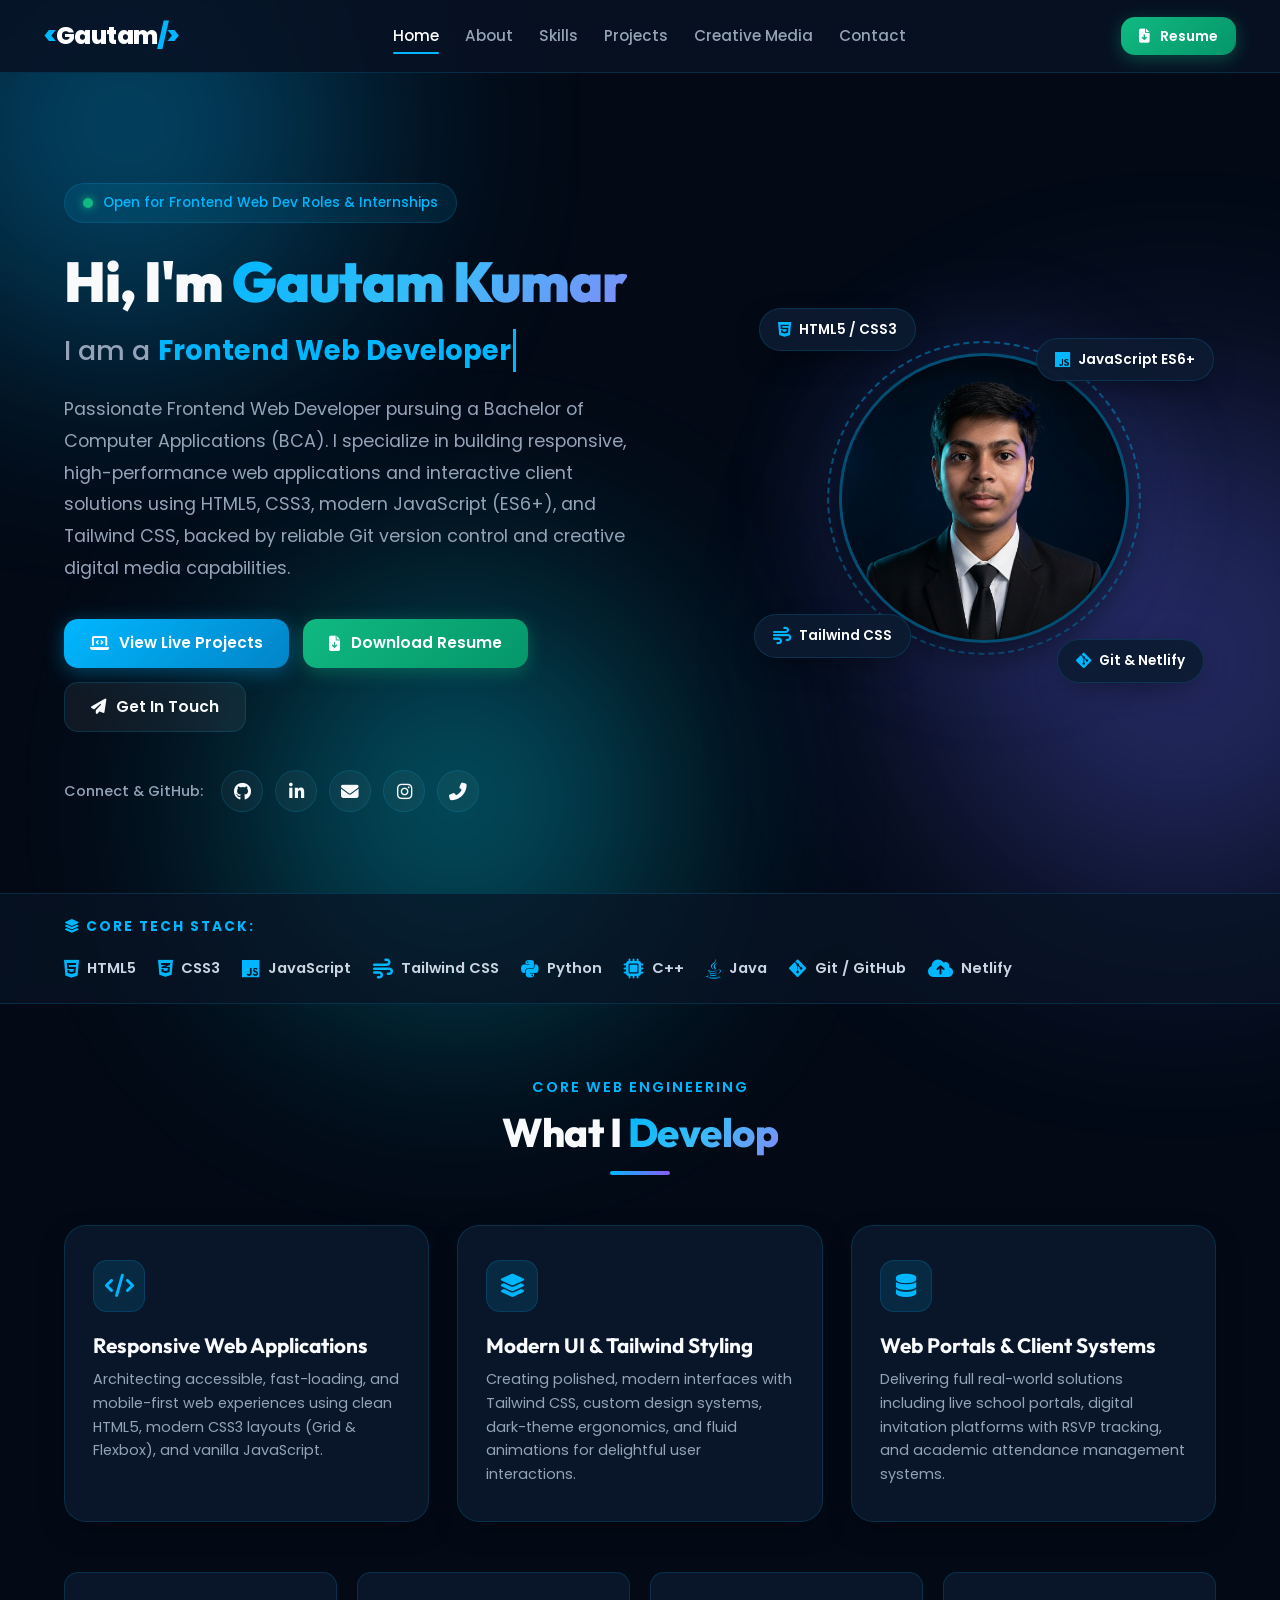
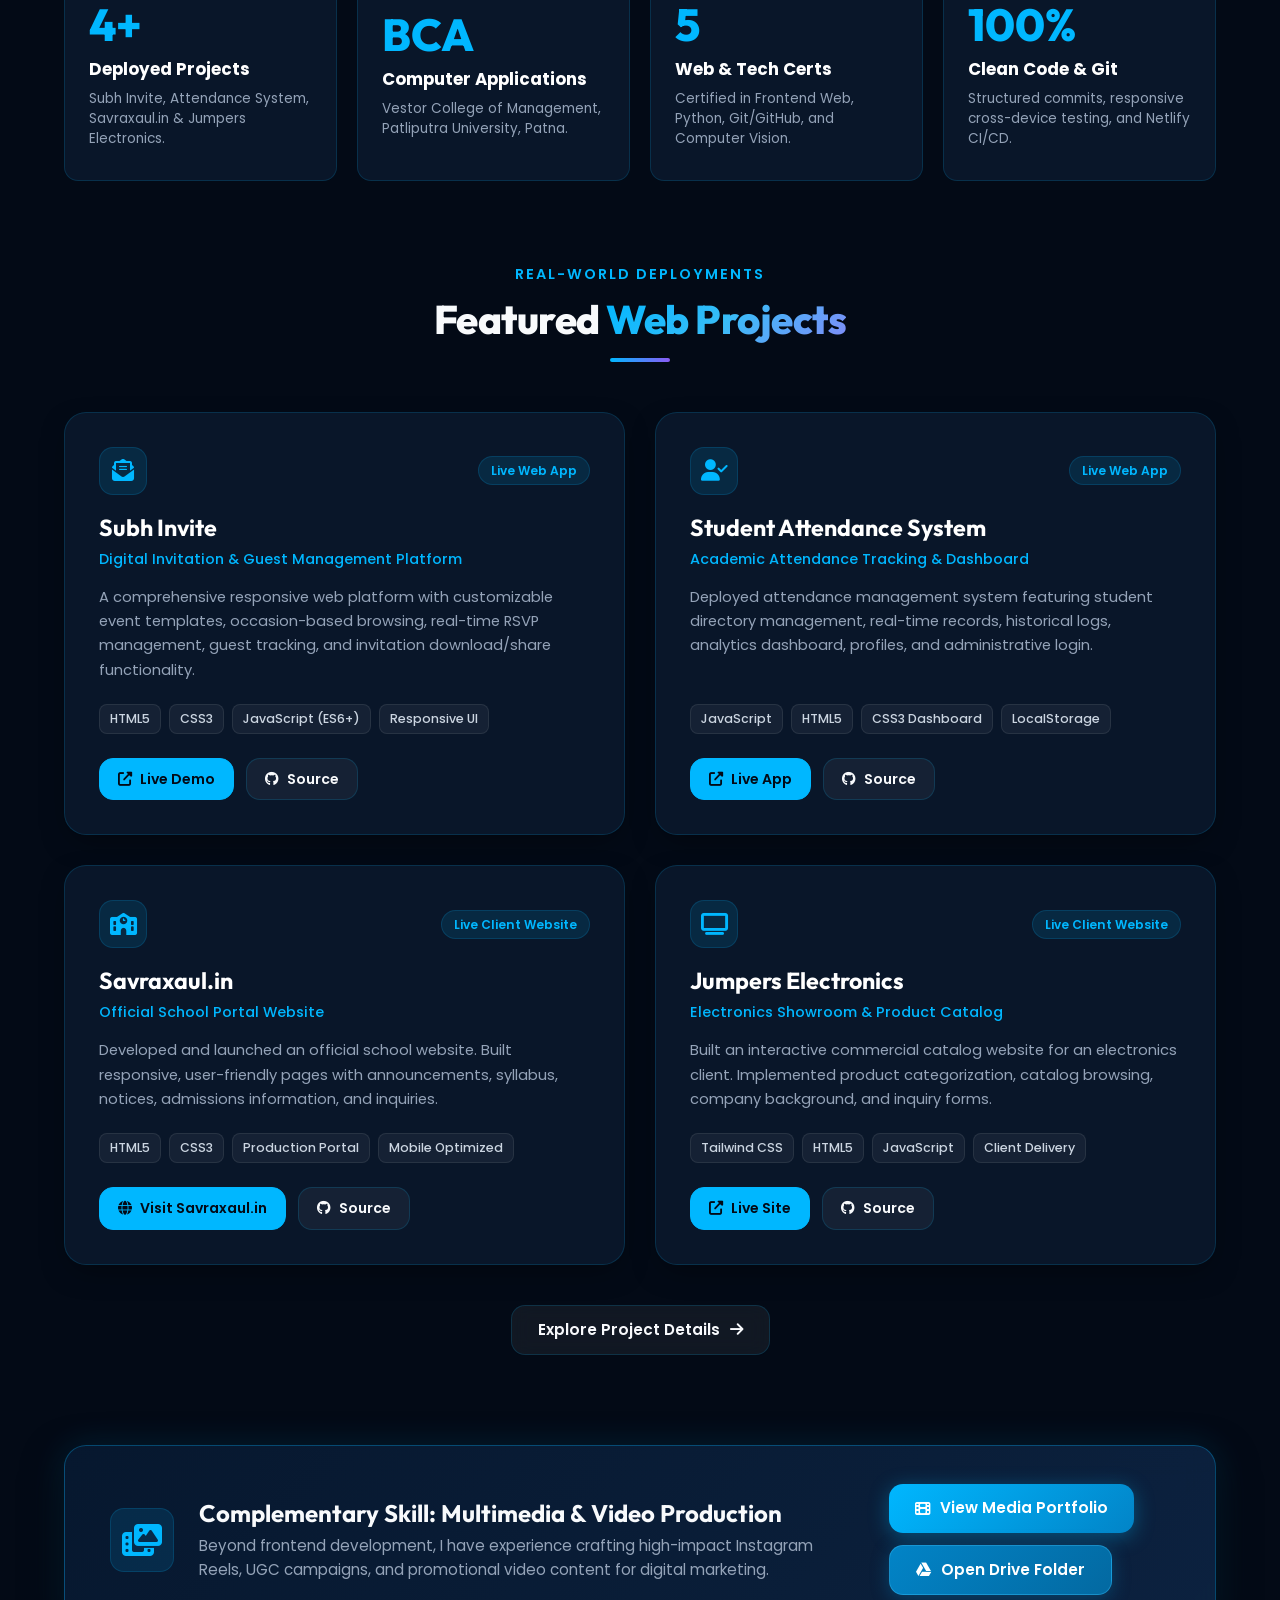
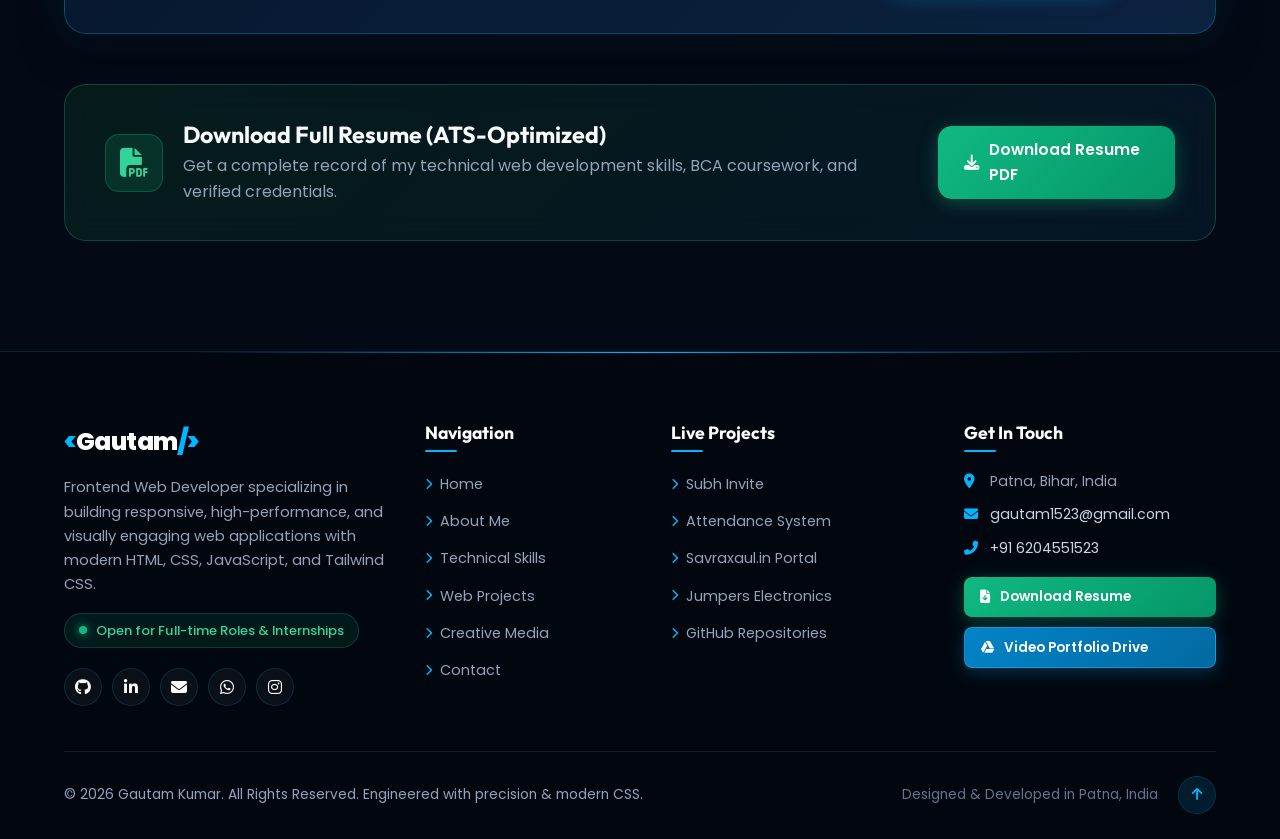
==== commit 8d1c0395: "responsive" ====
--- a/index.html
+++ b/index.html
@@ -409,41 +409,96 @@
         </section>
     </main>
 
-    <!-- Footer -->
+    <!-- Executive Professional Multipage Footer -->
     <footer class="footer">
-        <div class="section-container footer-content">
-            <div class="footer-logo">
-                <a href="index.html" class="logo">
-                    <span class="logo-tag">&lt;</span>Gautam<span class="logo-tag">/&gt;</span>
-                </a>
-                <p>Frontend Web Developer | Building modern, accessible, and high-performance digital web experiences.</p>
-            </div>
-
-            <div class="footer-links">
-                <h4>Quick Navigation</h4>
-                <ul>
-                    <li><a href="index.html">Home</a></li>
-                    <li><a href="about.html">About Me</a></li>
-                    <li><a href="skills.html">Skills & Tools</a></li>
-                    <li><a href="projects.html">Web Projects</a></li>
-                    <li><a href="videos.html">Creative Media</a></li>
-                    <li><a href="contact.html">Contact</a></li>
-                </ul>
-            </div>
-
-            <div class="footer-contact">
-                <h4>Patna, Bihar</h4>
-                <p><i class="fas fa-envelope"></i> gautam1523@gmail.com</p>
-                <p><i class="fas fa-phone-alt"></i> +91 6204551523</p>
-                <p><i class="fab fa-github"></i> <a href="https://github.com/gautamkumar523" target="_blank" rel="noopener noreferrer" style="color: var(--primary);">github.com/gautamkumar523</a></p>
-            </div>
-        </div>
-
-        <div class="footer-bottom">
-            <p>&copy; 2026 Gautam Kumar. All Rights Reserved. Engineered with clean code & modern CSS.</p>
-            <a href="index.html" class="back-to-top" aria-label="Back to Top">
-                <i class="fas fa-chevron-up"></i>
-            </a>
+        <div class="section-container">
+            <div class="footer-top-grid">
+                <!-- Col 1: Brand & Professional Identity -->
+                <div class="footer-col brand-col">
+                    <a href="index.html" class="logo">
+                        <span class="logo-tag">&lt;</span>Gautam<span class="logo-tag">/&gt;</span>
+                    </a>
+                    <p class="brand-tagline">
+                        Frontend Web Developer specializing in building responsive, high-performance, and visually engaging web applications with modern HTML, CSS, JavaScript, and Tailwind CSS.
+                    </p>
+                    <div class="status-indicator">
+                        <span>Open for Full-time Roles & Internships</span>
+                    </div>
+                    <div class="footer-social-icons">
+                        <a href="https://github.com/gautamkumar523" target="_blank" rel="noopener noreferrer" aria-label="GitHub Profile">
+                            <i class="fab fa-github"></i>
+                        </a>
+                        <a href="https://www.linkedin.com/in/gautam-kumar-48a012330" target="_blank" rel="noopener noreferrer" aria-label="LinkedIn Profile">
+                            <i class="fab fa-linkedin-in"></i>
+                        </a>
+                        <a href="mailto:gautam1523@gmail.com" aria-label="Send Direct Email">
+                            <i class="fas fa-envelope"></i>
+                        </a>
+                        <a href="https://wa.me/916204551523" target="_blank" rel="noopener noreferrer" aria-label="Chat on WhatsApp">
+                            <i class="fab fa-whatsapp"></i>
+                        </a>
+                        <a href="https://www.instagram.com/kumar_gautam523/" target="_blank" rel="noopener noreferrer" aria-label="Instagram Profile">
+                            <i class="fab fa-instagram"></i>
+                        </a>
+                    </div>
+                </div>
+
+                <!-- Col 2: Navigation Links -->
+                <div class="footer-col">
+                    <h4 class="footer-heading">Navigation</h4>
+                    <ul class="footer-nav-list">
+                        <li><a href="index.html"><i class="fas fa-chevron-right"></i> Home</a></li>
+                        <li><a href="about.html"><i class="fas fa-chevron-right"></i> About Me</a></li>
+                        <li><a href="skills.html"><i class="fas fa-chevron-right"></i> Technical Skills</a></li>
+                        <li><a href="projects.html"><i class="fas fa-chevron-right"></i> Web Projects</a></li>
+                        <li><a href="videos.html"><i class="fas fa-chevron-right"></i> Creative Media</a></li>
+                        <li><a href="contact.html"><i class="fas fa-chevron-right"></i> Contact</a></li>
+                    </ul>
+                </div>
+
+                <!-- Col 3: Featured Live Web Projects -->
+                <div class="footer-col">
+                    <h4 class="footer-heading">Live Projects</h4>
+                    <ul class="footer-nav-list">
+                        <li><a href="https://subhinvite.netlify.app/" target="_blank" rel="noopener noreferrer"><i class="fas fa-chevron-right"></i> Subh Invite</a></li>
+                        <li><a href="https://stuattendancesys.netlify.app/" target="_blank" rel="noopener noreferrer"><i class="fas fa-chevron-right"></i> Attendance System</a></li>
+                        <li><a href="https://savraxaul.in" target="_blank" rel="noopener noreferrer"><i class="fas fa-chevron-right"></i> Savraxaul.in Portal</a></li>
+                        <li><a href="https://jumperselectronics.netlify.app/" target="_blank" rel="noopener noreferrer"><i class="fas fa-chevron-right"></i> Jumpers Electronics</a></li>
+                        <li><a href="https://github.com/gautamkumar523" target="_blank" rel="noopener noreferrer"><i class="fas fa-chevron-right"></i> GitHub Repositories</a></li>
+                    </ul>
+                </div>
+
+                <!-- Col 4: Contact & Resources -->
+                <div class="footer-col">
+                    <h4 class="footer-heading">Get In Touch</h4>
+                    <div class="footer-contact-info">
+                        <p><i class="fas fa-map-marker-alt"></i> <span>Patna, Bihar, India</span></p>
+                        <p><i class="fas fa-envelope"></i> <a href="mailto:gautam1523@gmail.com">gautam1523@gmail.com</a></p>
+                        <p><i class="fas fa-phone-alt"></i> <a href="tel:+916204551523">+91 6204551523</a></p>
+                    </div>
+                    <div class="footer-buttons">
+                        <a href="assets/Gautam_Kumar_Resume_ATS.pdf" download="Gautam_Kumar_Resume.pdf" class="btn btn-resume btn-sm">
+                            <i class="fas fa-file-download"></i>
+                            <span>Download Resume</span>
+                        </a>
+                        <a href="https://drive.google.com/drive/folders/1fnpWVgMKxnuVFxJ9UNjNmd7rNu_-6KGL?usp=drive_link" target="_blank" rel="noopener noreferrer" class="btn btn-drive btn-sm">
+                            <i class="fab fa-google-drive"></i>
+                            <span>Video Portfolio Drive</span>
+                        </a>
+                    </div>
+                </div>
+            </div>
+
+            <!-- Footer Bottom Bar -->
+            <div class="footer-bottom-bar">
+                <p>&copy; 2026 Gautam Kumar. All Rights Reserved. Engineered with precision &amp; modern CSS.</p>
+                <div class="footer-bottom-right">
+                    <span>Designed &amp; Developed in Patna, India</span>
+                    <a href="#" class="back-to-top" aria-label="Back to Top">
+                        <i class="fas fa-arrow-up"></i>
+                    </a>
+                </div>
+            </div>
         </div>
     </footer>
 
--- a/style.css
+++ b/style.css
@@ -49,6 +49,7 @@
 html {
     scroll-behavior: smooth;
     font-size: 16px;
+    overflow-x: hidden;
 }
 
 body {
@@ -1730,81 +1731,221 @@
 }
 
 /* ==========================================================
-   FOOTER
+   PROFESSIONAL FOOTER
    ========================================================== */
 .footer {
     background: #02070f;
-    border-top: 1px solid rgba(0, 183, 255, 0.15);
-    padding: 60px 0 25px;
+    border-top: 1px solid rgba(0, 183, 255, 0.18);
+    padding: 70px 0 25px;
     position: relative;
     margin-top: auto;
-}
-
-.footer-content {
+    overflow: hidden;
+}
+
+.footer::before {
+    content: '';
+    position: absolute;
+    top: 0;
+    left: 15%;
+    right: 15%;
+    height: 1px;
+    background: linear-gradient(90deg, transparent, var(--primary), transparent);
+}
+
+.footer-top-grid {
     display: grid;
-    grid-template-columns: 1.5fr 1fr 1fr;
+    grid-template-columns: 1.4fr 0.9fr 1.1fr 1.1fr;
     gap: 40px;
-    margin-bottom: 50px;
-}
-
-.footer-logo p {
-    margin-top: 14px;
-    font-size: 0.9rem;
-    max-width: 340px;
-}
-
-.footer-links h4,
-.footer-contact h4 {
+    margin-bottom: 45px;
+}
+
+.footer-col {
+    display: flex;
+    flex-direction: column;
+}
+
+.brand-col .brand-tagline {
+    margin: 14px 0 16px;
+    font-size: 0.92rem;
+    line-height: 1.65;
+    color: var(--text-muted);
+}
+
+.status-indicator {
+    display: inline-flex;
+    align-items: center;
+    gap: 9px;
+    font-size: 0.82rem;
+    font-weight: 500;
+    color: #34d399;
+    background: rgba(16, 185, 129, 0.1);
+    border: 1px solid rgba(16, 185, 129, 0.25);
+    padding: 6px 14px;
+    border-radius: var(--radius-full);
+    margin-bottom: 20px;
+    width: fit-content;
+}
+
+.status-indicator::before {
+    content: '';
+    width: 8px;
+    height: 8px;
+    border-radius: 50%;
+    background: #10b981;
+    box-shadow: 0 0 10px #10b981;
+    animation: statusPulse 2s infinite ease-in-out;
+    flex-shrink: 0;
+}
+
+@keyframes statusPulse {
+    0%, 100% { opacity: 1; transform: scale(1); }
+    50% { opacity: 0.35; transform: scale(0.85); }
+}
+
+.footer-social-icons {
+    display: flex;
+    gap: 10px;
+    flex-wrap: wrap;
+}
+
+.footer-social-icons a {
+    width: 38px;
+    height: 38px;
+    border-radius: 50%;
+    background: rgba(255, 255, 255, 0.04);
+    border: 1px solid var(--border-color);
+    display: flex;
+    align-items: center;
+    justify-content: center;
+    color: var(--text-main);
+    font-size: 1rem;
+    transition: var(--transition);
+}
+
+.footer-social-icons a:hover {
+    background: var(--primary);
+    border-color: var(--primary);
+    color: #030a16;
+    transform: translateY(-3px);
+    box-shadow: 0 4px 15px var(--primary-glow);
+}
+
+.footer-heading {
     font-size: 1.1rem;
     font-weight: 700;
+    color: #ffffff;
     margin-bottom: 18px;
+    position: relative;
+    padding-bottom: 8px;
+}
+
+.footer-heading::after {
+    content: '';
+    position: absolute;
+    bottom: 0;
+    left: 0;
+    width: 32px;
+    height: 2px;
+    background: var(--primary);
+    border-radius: 2px;
+}
+
+.footer-nav-list {
+    list-style: none;
+    display: flex;
+    flex-direction: column;
+    gap: 11px;
+}
+
+.footer-nav-list a {
+    color: var(--text-muted);
+    font-size: 0.9rem;
+    display: inline-flex;
+    align-items: center;
+    gap: 8px;
+    transition: var(--transition);
+}
+
+.footer-nav-list a i {
+    font-size: 0.72rem;
+    color: var(--primary);
+    transition: transform 0.2s ease;
+}
+
+.footer-nav-list a:hover {
     color: #ffffff;
-}
-
-.footer-links ul {
-    list-style: none;
+    padding-left: 4px;
+}
+
+.footer-nav-list a:hover i {
+    transform: translateX(3px);
+}
+
+.footer-contact-info {
+    display: flex;
+    flex-direction: column;
+    gap: 11px;
+    margin-bottom: 18px;
+}
+
+.footer-contact-info p {
+    font-size: 0.88rem;
+    display: flex;
+    align-items: center;
+    gap: 10px;
+    color: var(--text-muted);
+}
+
+.footer-contact-info p i {
+    color: var(--primary);
+    width: 16px;
+    flex-shrink: 0;
+}
+
+.footer-contact-info a {
+    color: #cbd5e1;
+}
+
+.footer-contact-info a:hover {
+    color: var(--primary);
+}
+
+.footer-buttons {
     display: flex;
     flex-direction: column;
     gap: 10px;
 }
 
-.footer-links a {
-    color: var(--text-muted);
-    font-size: 0.9rem;
-}
-
-.footer-links a:hover {
-    color: var(--primary);
-    padding-left: 5px;
-}
-
-.footer-contact p {
-    font-size: 0.9rem;
-    margin-bottom: 10px;
-    display: flex;
-    align-items: center;
-    gap: 10px;
-}
-
-.footer-contact p i {
-    color: var(--primary);
-}
-
-.footer-bottom {
+.btn-sm {
+    padding: 9px 16px;
+    font-size: 0.84rem;
+    border-radius: var(--radius-sm);
+    justify-content: flex-start;
+}
+
+.footer-bottom-bar {
     max-width: 1200px;
     margin: 0 auto;
-    padding: 25px 24px 0;
-    border-top: 1px solid rgba(255, 255, 255, 0.06);
+    padding: 24px 0 0;
+    border-top: 1px solid rgba(255, 255, 255, 0.08);
     display: flex;
     justify-content: space-between;
     align-items: center;
-    font-size: 0.88rem;
+    font-size: 0.86rem;
     color: var(--text-dark);
+    flex-wrap: wrap;
+    gap: 14px;
+}
+
+.footer-bottom-right {
+    display: flex;
+    align-items: center;
+    gap: 20px;
 }
 
 .back-to-top {
-    width: 40px;
-    height: 40px;
+    width: 38px;
+    height: 38px;
     background: rgba(0, 183, 255, 0.12);
     border: 1px solid var(--border-color);
     border-radius: 50%;
@@ -1818,17 +1959,126 @@
 .back-to-top:hover {
     background: var(--primary);
     color: #030a16;
-    transform: translateY(-4px);
+    transform: translateY(-3px);
     box-shadow: 0 0 15px var(--primary-glow);
 }
 
 /* ==========================================================
-   RESPONSIVE DESIGN (MEDIA QUERIES)
+   DEVELOPER TECH STACK STRIP & WEB SERVICES
    ========================================================== */
+.tech-stack-strip {
+    background: rgba(9, 21, 38, 0.7);
+    border-top: 1px solid var(--border-color);
+    border-bottom: 1px solid var(--border-color);
+    padding: 22px 0;
+    margin-bottom: 60px;
+    backdrop-filter: blur(12px);
+}
+
+.tech-stack-container {
+    display: flex;
+    align-items: center;
+    justify-content: space-between;
+    flex-wrap: wrap;
+    gap: 20px;
+}
+
+.tech-stack-title {
+    font-size: 0.85rem;
+    font-weight: 700;
+    text-transform: uppercase;
+    letter-spacing: 2px;
+    color: var(--primary);
+    white-space: nowrap;
+}
+
+.tech-stack-items {
+    display: flex;
+    align-items: center;
+    gap: 22px;
+    flex-wrap: wrap;
+}
+
+.tech-stack-item {
+    display: flex;
+    align-items: center;
+    gap: 8px;
+    font-size: 0.92rem;
+    font-weight: 600;
+    color: #cbd5e1;
+    transition: var(--transition);
+}
+
+.tech-stack-item i {
+    font-size: 1.25rem;
+    color: var(--primary);
+}
+
+.tech-stack-item:hover {
+    color: #ffffff;
+    transform: translateY(-2px);
+}
+
+.dev-services-grid {
+    display: grid;
+    grid-template-columns: repeat(3, 1fr);
+    gap: 28px;
+    margin-bottom: 50px;
+}
+
+.dev-service-card {
+    background: var(--bg-card);
+    border: 1px solid var(--border-color);
+    border-radius: var(--radius-lg);
+    padding: 34px 28px;
+    backdrop-filter: blur(14px);
+    box-shadow: var(--shadow-card);
+    transition: var(--transition);
+    display: flex;
+    flex-direction: column;
+}
+
+.dev-service-card:hover {
+    border-color: var(--border-hover);
+    transform: translateY(-5px);
+    box-shadow: 0 14px 30px rgba(0, 183, 255, 0.22);
+}
+
+.service-icon-wrap {
+    width: 52px;
+    height: 52px;
+    border-radius: var(--radius-md);
+    background: rgba(0, 183, 255, 0.12);
+    border: 1px solid var(--border-color);
+    display: flex;
+    align-items: center;
+    justify-content: center;
+    color: var(--primary);
+    font-size: 1.45rem;
+    margin-bottom: 20px;
+}
+
+.dev-service-card h3 {
+    font-size: 1.3rem;
+    font-weight: 700;
+    margin-bottom: 10px;
+}
+
+.dev-service-card p {
+    font-size: 0.9rem;
+    line-height: 1.65;
+    color: var(--text-muted);
+}
+
+/* ==========================================================
+   COMPREHENSIVE RESPONSIVE DESIGN SYSTEM
+   ========================================================== */
+
+/* Tablet & Smaller Desktop Screens (<= 1024px) */
 @media (max-width: 1024px) {
     .hero-grid {
         grid-template-columns: 1fr;
-        gap: 50px;
+        gap: 45px;
         text-align: center;
     }
 
@@ -1851,10 +2101,22 @@
         justify-content: center;
     }
 
+    .about-hero-grid {
+        grid-template-columns: 1fr;
+    }
+
+    .about-stats-grid {
+        grid-template-columns: repeat(2, 1fr) !important;
+    }
+
     .skills-grid {
         grid-template-columns: repeat(2, 1fr);
     }
 
+    .dev-services-grid {
+        grid-template-columns: repeat(2, 1fr);
+    }
+
     .video-showcase-grid {
         grid-template-columns: repeat(2, 1fr);
     }
@@ -1863,53 +2125,14 @@
         grid-template-columns: repeat(2, 1fr);
     }
 
-    .timeline-dual-grid {
-        grid-template-columns: 1fr;
-        gap: 50px;
-    }
-
-    .drive-banner {
-        flex-direction: column;
-        text-align: center;
-        padding: 30px;
-    }
-
-    .drive-banner-content {
-        flex-direction: column;
-    }
-
-    .resume-download-banner {
-        flex-direction: column;
-        text-align: center;
-        padding: 30px;
-    }
-
-    .resume-banner-content {
-        flex-direction: column;
-    }
-}
-
-@media (max-width: 768px) {
-    .section {
-        padding: 65px 0;
-    }
-
-    .page-header {
-        padding: 110px 0 50px;
-    }
-
-    .page-header h1 {
-        font-size: 2.2rem;
-    }
-
-    .hero-title {
-        font-size: 2.6rem;
-    }
-
-    .typewriter-container {
-        font-size: 1.35rem;
-    }
-
+    .footer-top-grid {
+        grid-template-columns: repeat(2, 1fr);
+        gap: 35px;
+    }
+}
+
+/* Medium Tablets & Mobile Navigation Trigger (<= 992px) */
+@media (max-width: 992px) {
     .navbar {
         position: fixed;
         top: 73px;
@@ -1938,8 +2161,63 @@
         display: block;
     }
 
-    .about-grid,
-    .about-hero-grid {
+    .timeline-dual-grid {
+        grid-template-columns: 1fr;
+        gap: 45px;
+    }
+
+    .contact-grid {
+        grid-template-columns: 1fr;
+    }
+
+    .drive-banner,
+    .resume-download-banner {
+        flex-direction: column;
+        text-align: center;
+        padding: 32px 24px;
+        gap: 22px;
+    }
+
+    .drive-banner-content,
+    .resume-banner-content {
+        flex-direction: column;
+        text-align: center;
+    }
+
+    .tech-stack-container {
+        flex-direction: column;
+        align-items: center;
+        text-align: center;
+    }
+
+    .tech-stack-items {
+        justify-content: center;
+    }
+}
+
+/* Mobile Screens (<= 768px) */
+@media (max-width: 768px) {
+    .section {
+        padding: 60px 0;
+    }
+
+    .page-header {
+        padding: 105px 0 45px;
+    }
+
+    .page-header h1 {
+        font-size: 2.2rem;
+    }
+
+    .hero-title {
+        font-size: clamp(2.2rem, 6vw, 3rem);
+    }
+
+    .typewriter-container {
+        font-size: 1.35rem;
+    }
+
+    .projects-grid {
         grid-template-columns: 1fr;
     }
 
@@ -1947,7 +2225,7 @@
         grid-template-columns: 1fr;
     }
 
-    .projects-grid {
+    .dev-services-grid {
         grid-template-columns: 1fr;
     }
 
@@ -1957,15 +2235,6 @@
 
     .cert-grid {
         grid-template-columns: 1fr;
-    }
-
-    .contact-grid {
-        grid-template-columns: 1fr;
-    }
-
-    .footer-content {
-        grid-template-columns: 1fr;
-        gap: 30px;
     }
 
     .info-meta-list {
@@ -1982,156 +2251,87 @@
         height: 220px;
     }
 
-    .avatar-initials {
-        font-size: 2.8rem;
-    }
-
     .floating-badge {
         padding: 6px 12px;
         font-size: 0.75rem;
     }
 }
 
-@media (max-width: 480px) {
+/* Small Mobile Phones (<= 540px) */
+@media (max-width: 540px) {
+    .section-container {
+        padding: 0 18px;
+    }
+
+    .hero-section {
+        padding: 90px 0 50px;
+    }
+
     .hero-title {
-        font-size: 2.2rem;
+        font-size: 2rem;
+        line-height: 1.2;
     }
 
     .typewriter-container {
         font-size: 1.15rem;
+        min-height: 2.6rem;
     }
 
     .about-stats-grid {
-        grid-template-columns: 1fr;
+        grid-template-columns: 1fr !important;
+    }
+
+    .hero-cta-group {
+        flex-direction: column;
+        width: 100%;
     }
 
     .hero-cta-group .btn {
         width: 100%;
     }
 
-    .footer-bottom {
+    .visual-card {
+        max-width: 270px;
+        height: 270px;
+    }
+
+    .avatar-wrapper {
+        width: 185px;
+        height: 185px;
+    }
+
+    .floating-badge {
+        padding: 5px 10px;
+        font-size: 0.72rem;
+    }
+
+    .badge-1 { top: 0; left: 0; }
+    .badge-2 { top: 30px; right: 0; }
+    .badge-3 { bottom: 30px; left: 0; }
+    .badge-4 { bottom: 5px; right: 0; }
+
+    .about-card,
+    .contact-info-card,
+    .contact-form-card,
+    .project-card,
+    .skill-category-card {
+        padding: 24px 18px;
+    }
+
+    .footer-top-grid {
+        grid-template-columns: 1fr;
+        gap: 30px;
+    }
+
+    .footer-bottom-bar {
         flex-direction: column;
-        gap: 15px;
         text-align: center;
-    }
-}
-
-/* ==========================================================
-   DEVELOPER TECH STACK STRIP & WEB SERVICES
-   ========================================================== */
-.tech-stack-strip {
-    background: rgba(9, 21, 38, 0.7);
-    border-top: 1px solid var(--border-color);
-    border-bottom: 1px solid var(--border-color);
-    padding: 22px 0;
-    margin-bottom: 60px;
-    backdrop-filter: blur(12px);
-}
-
-.tech-stack-container {
-    display: flex;
-    align-items: center;
-    justify-content: space-between;
-    flex-wrap: wrap;
-    gap: 20px;
-}
-
-.tech-stack-title {
-    font-size: 0.85rem;
-    font-weight: 700;
-    text-transform: uppercase;
-    letter-spacing: 2px;
-    color: var(--primary);
-    white-space: nowrap;
-}
-
-.tech-stack-items {
-    display: flex;
-    align-items: center;
-    gap: 22px;
-    flex-wrap: wrap;
-}
-
-.tech-stack-item {
-    display: flex;
-    align-items: center;
-    gap: 8px;
-    font-size: 0.92rem;
-    font-weight: 600;
-    color: #cbd5e1;
-    transition: var(--transition);
-}
-
-.tech-stack-item i {
-    font-size: 1.25rem;
-    color: var(--primary);
-}
-
-.tech-stack-item:hover {
-    color: #ffffff;
-    transform: translateY(-2px);
-}
-
-/* Web Dev Services Grid */
-.dev-services-grid {
-    display: grid;
-    grid-template-columns: repeat(3, 1fr);
-    gap: 28px;
-    margin-bottom: 50px;
-}
-
-.dev-service-card {
-    background: var(--bg-card);
-    border: 1px solid var(--border-color);
-    border-radius: var(--radius-lg);
-    padding: 34px 28px;
-    backdrop-filter: blur(14px);
-    box-shadow: var(--shadow-card);
-    transition: var(--transition);
-    display: flex;
-    flex-direction: column;
-}
-
-.dev-service-card:hover {
-    border-color: var(--border-hover);
-    transform: translateY(-5px);
-    box-shadow: 0 14px 30px rgba(0, 183, 255, 0.22);
-}
-
-.service-icon-wrap {
-    width: 52px;
-    height: 52px;
-    border-radius: var(--radius-md);
-    background: rgba(0, 183, 255, 0.12);
-    border: 1px solid var(--border-color);
-    display: flex;
-    align-items: center;
-    justify-content: center;
-    color: var(--primary);
-    font-size: 1.45rem;
-    margin-bottom: 20px;
-}
-
-.dev-service-card h3 {
-    font-size: 1.3rem;
-    font-weight: 700;
-    margin-bottom: 10px;
-}
-
-.dev-service-card p {
-    font-size: 0.9rem;
-    line-height: 1.65;
-    color: var(--text-muted);
-}
-
-@media (max-width: 900px) {
-    .dev-services-grid {
-        grid-template-columns: 1fr;
-    }
-
-    .tech-stack-container {
+        gap: 12px;
+    }
+
+    .footer-bottom-right {
         flex-direction: column;
-        align-items: flex-start;
-    }
-}
-
+        gap: 10px;
+    }
+}
+
